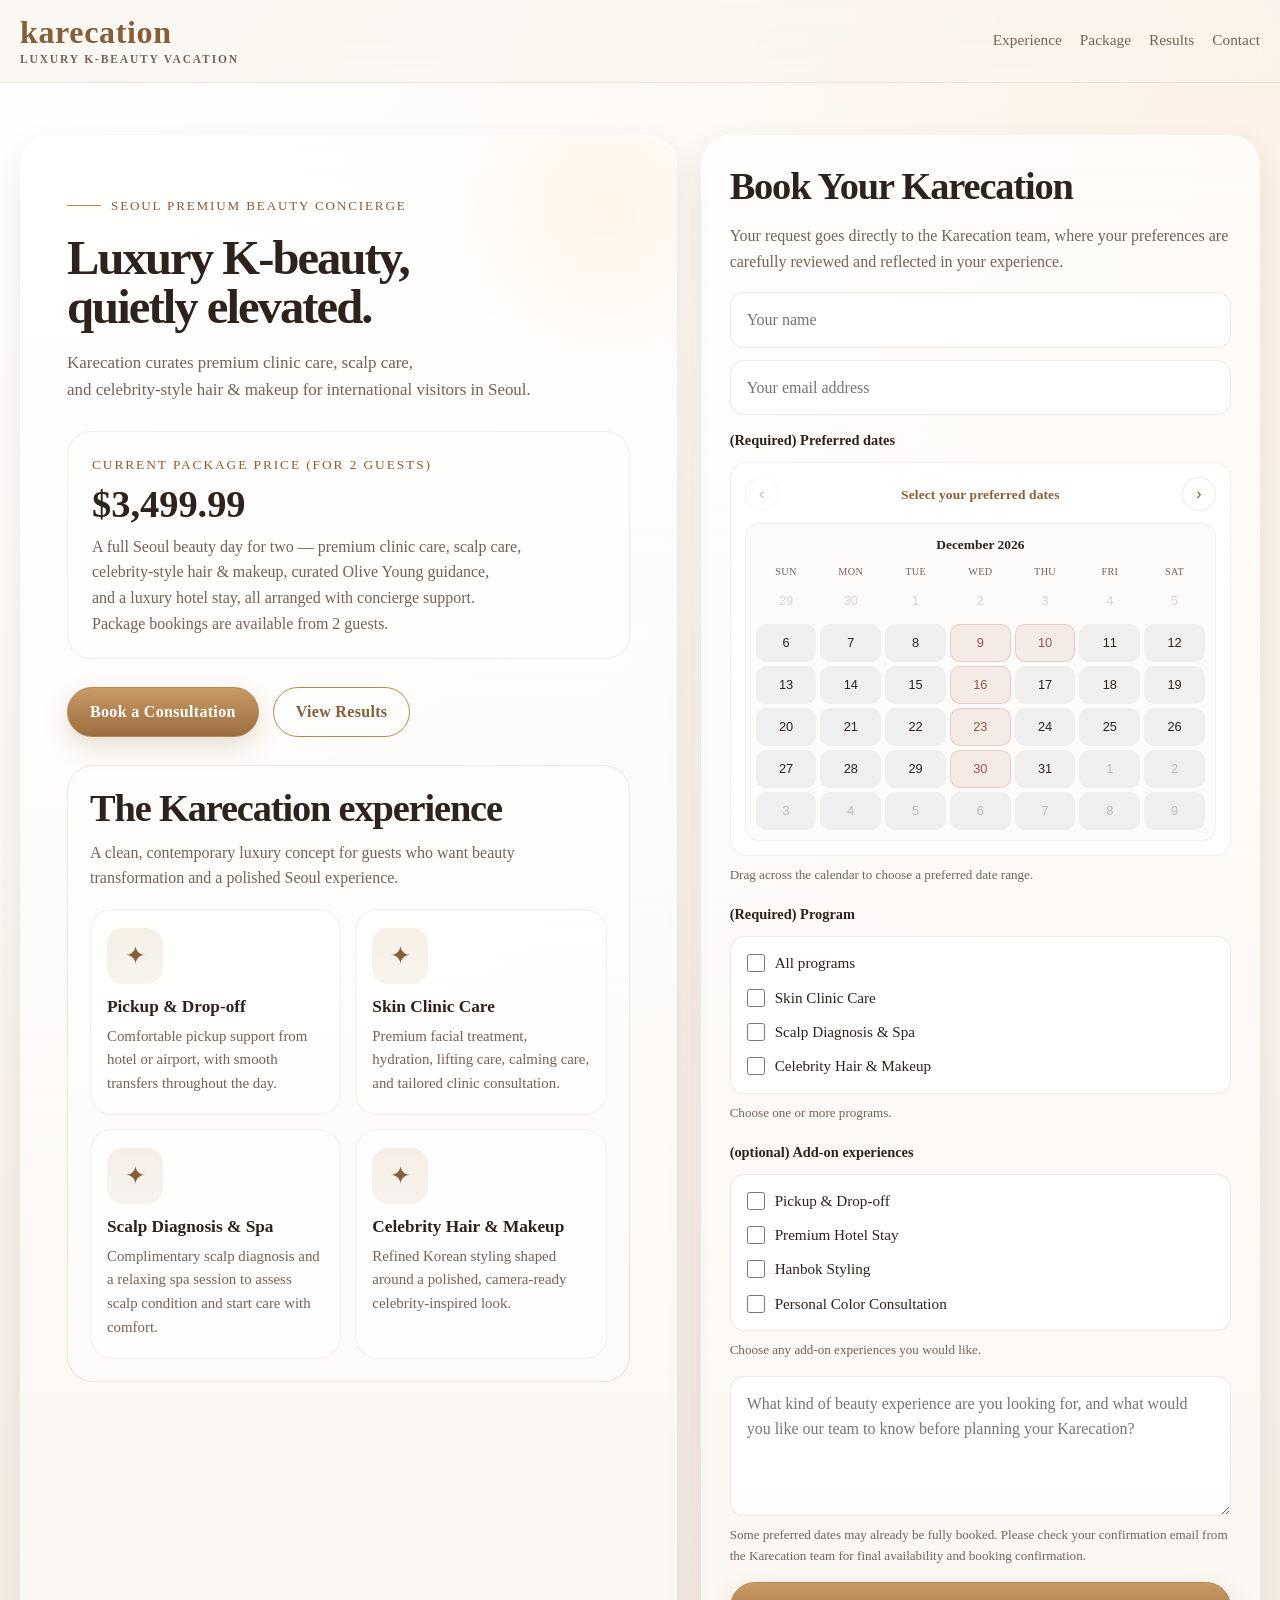
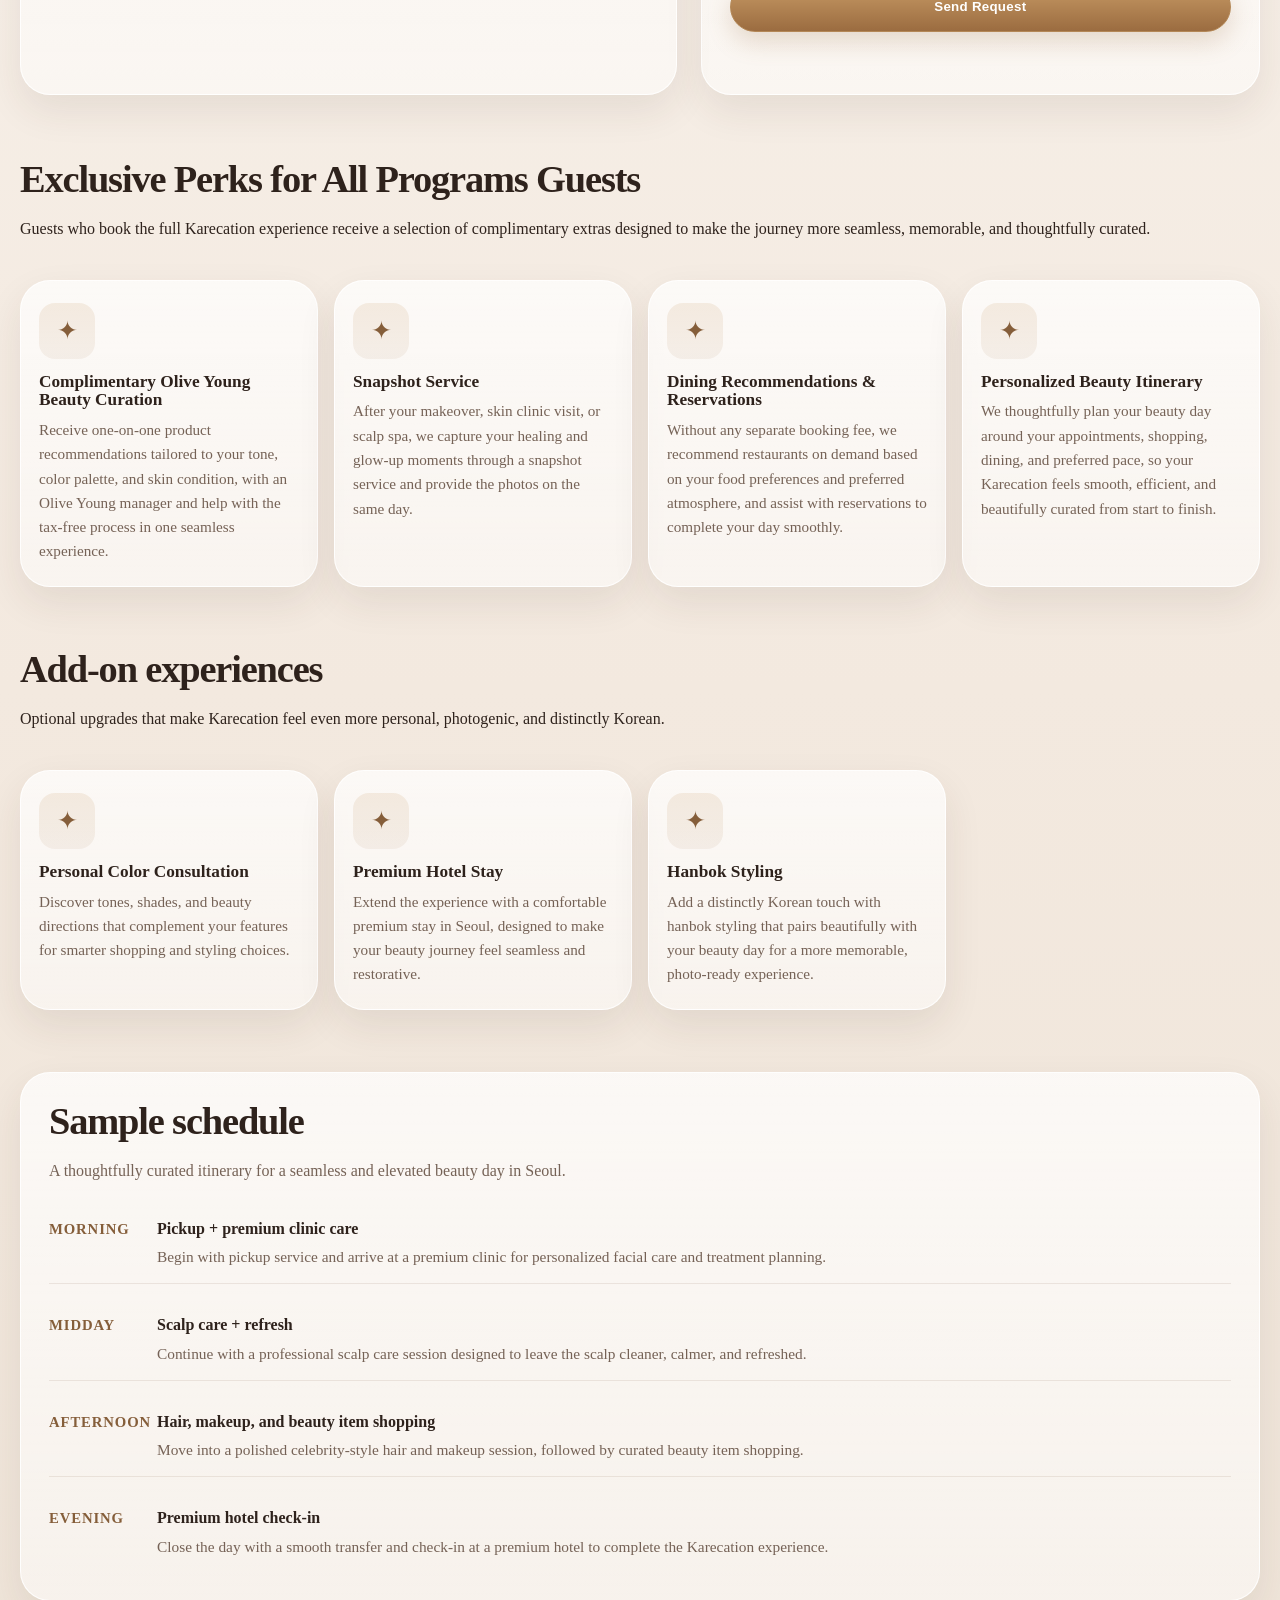
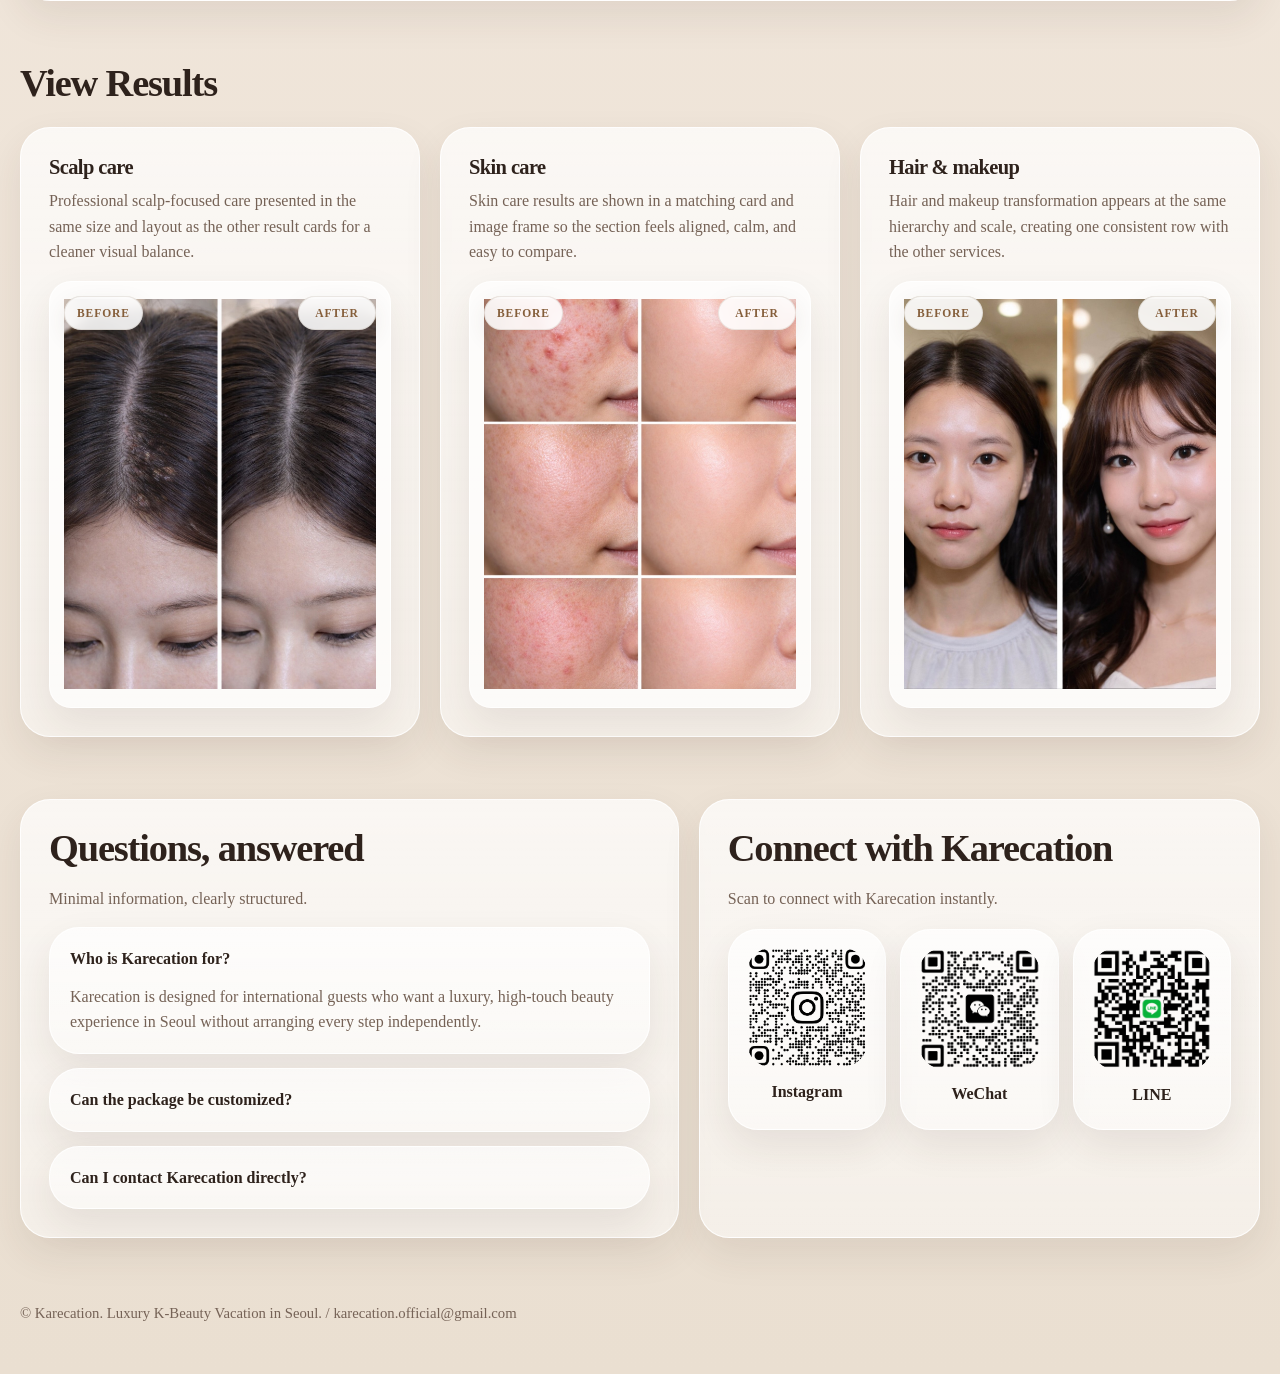
==== index.html @ e4352006 "Add files via upload" ====
<!DOCTYPE html>

<html lang="en">
<head>
<meta charset="utf-8"/>
<meta content="width=device-width, initial-scale=1.0" name="viewport"/>
<title>Karecation | Luxury K-Beauty Vacation</title>
<style>
    :root {
      --bg: #f8f3ee;
      --bg2: #efe3d7;
      --card: rgba(255,255,255,0.68);
      --card-strong: rgba(255,255,255,0.82);
      --text: #2e221c;
      --muted: #756256;
      --gold: #b48857;
      --gold-deep: #855e3a;
      --line: rgba(120, 91, 70, 0.12);
      --shadow: 0 16px 38px rgba(72, 46, 30, 0.09);
      --radius: 30px;
      --max: 1240px;
    }

    * { box-sizing: border-box; }
    html { scroll-behavior: smooth; }
    body {
      margin: 0;
      color: var(--text);
      font-family: "Times New Roman", Georgia, serif;
      line-height: 1.6;
      background:
        radial-gradient(circle at top left, rgba(255,255,255,0.96), transparent 26%),
        radial-gradient(circle at 100% 0, rgba(255,224,192,0.30), transparent 22%),
        linear-gradient(180deg, #fcf9f5 0%, #f3e9df 50%, #eadfd1 100%);
    }
    a { color: inherit; text-decoration: none; }
    img { display: block; max-width: 100%; }

    .container {
      width: min(var(--max), calc(100% - 36px));
      margin: 0 auto;
    }

    .nav {
      position: sticky;
      top: 0;
      z-index: 50;
      background: rgba(250,244,238,0.72);
      backdrop-filter: blur(16px);
      border-bottom: 1px solid var(--line);
    }
    .nav-inner {
      display: flex;
      justify-content: space-between;
      align-items: center;
      gap: 22px;
      padding: 16px 0;
    }
    .brand {
      font-size: 2rem;
      line-height: 1;
      color: var(--gold-deep);
      font-weight: 700;
      letter-spacing: .02em;
    }
    .brand small {
      display: block;
      margin-top: 6px;
      font-size: .72rem;
      letter-spacing: .16em;
      text-transform: uppercase;
      color: var(--muted);
    }
    .nav-links {
      display: flex;
      flex-wrap: wrap;
      gap: 18px;
      color: var(--muted);
      font-size: .96rem;
    }

    .hero {
      padding: 52px 0 30px;
    }
    .hero-grid {
      display: grid;
      grid-template-columns: minmax(0, 1.08fr) minmax(360px, 0.92fr);
      gap: 24px;
      align-items: stretch;
    }

    .card {
      background: linear-gradient(180deg, rgba(255,255,255,0.72), rgba(255,255,255,0.50));
      border: 1px solid rgba(255,255,255,0.86);
      border-radius: var(--radius);
      box-shadow: var(--shadow);
    }

    .hero-copy {
      padding: 52px 46px;
      position: relative;
      overflow: hidden;
    }
    .hero-copy::after {
      content: "";
      position: absolute;
      width: 380px;
      height: 380px;
      right: -120px;
      top: -120px;
      background: radial-gradient(circle, rgba(255,235,210,0.50), transparent 62%);
      pointer-events: none;
    }

    .eyebrow {
      display: inline-flex;
      align-items: center;
      gap: 10px;
      margin-bottom: 18px;
      color: var(--gold-deep);
      font-size: .82rem;
      letter-spacing: .14em;
      text-transform: uppercase;
    }
    .eyebrow::before {
      content: "";
      width: 34px;
      height: 1px;
      background: var(--gold);
    }

    h1, h2, h3 { margin: 0; line-height: 1.08; }
    h1 {
      font-size: clamp(2.25rem, 3.8vw, 4.25rem);
      letter-spacing: -.04em;
      margin-bottom: 16px;
      max-width: 10ch;
    }
    h2 {
      font-size: clamp(2rem, 3vw, 3rem);
      letter-spacing: -.03em;
    }
    h3 { font-size: 1.08rem; }

    .lead {
      margin: 0 0 28px;
      max-width: 60ch;
      color: var(--muted);
      font-size: 1.06rem;
    }
    .hero-title-nowrap {
      max-width: none;
      white-space: normal;
    }
    .hero-title-two-line {
      max-width: none;
      line-height: 1.02;
    }
    .hero-lead-nowrap {
      max-width: none;
      white-space: normal;
    }
    .hero-price-desc-nowrap {
      max-width: none !important;
      white-space: nowrap;
    }
    .hero-price-inline {
      margin: 0 0 28px;
      padding: 22px 24px;
      border-radius: 24px;
      background: rgba(255,255,255,.44);
      border: 1px solid rgba(184,136,88,.14);
    }
    .hero-price-inline .price-kicker {
      display: block;
      margin-bottom: 8px;
    }
    .hero-price-inline .muted {
      display: block;
      margin-top: 10px;
      max-width: 60ch;
    }

    .hero-actions {
      display: flex;
      flex-wrap: wrap;
      gap: 14px;
      margin-bottom: 28px;
    }
    .btn {
      display: inline-flex;
      align-items: center;
      justify-content: center;
      min-height: 50px;
      padding: 0 22px;
      border-radius: 999px;
      border: 1px solid var(--gold);
      font-weight: 700;
      letter-spacing: .02em;
      transition: transform .18s ease;
    }
    .btn:hover { transform: translateY(-1px); }
    .btn-primary {
      color: #fff;
      background: linear-gradient(180deg, #c89b66, #9b6c40);
      box-shadow: 0 10px 24px rgba(157,108,63,0.22);
    }
    .btn-secondary {
      color: var(--gold-deep);
      background: rgba(255,255,255,.55);
    }

    .meta-grid {
      display: grid;
      grid-template-columns: repeat(3, minmax(0,1fr));
      gap: 14px;
    }
    .meta-card {
      padding: 16px;
      border-radius: 18px;
      background: rgba(255,255,255,.44);
      border: 1px solid rgba(184,136,88,.14);
    }
    .meta-card strong {
      display: block;
      margin-bottom: 4px;
      font-size: .94rem;
    }
    .muted { color: var(--muted); }

    .hero-side {
      display: grid;
      gap: 18px;
      grid-template-rows: auto 1fr;
    }
    .quote-card, .price-card, .portrait-card {
      padding: 26px 28px;
    }
    .quote-card blockquote {
      margin: 0;
      font-size: clamp(1.4rem, 2.3vw, 2.05rem);
      line-height: 1.14;
      letter-spacing: -.03em;
    }
    .quote-card p {
      margin: 18px 0 0;
      max-width: 34ch;
      color: var(--muted);
    }
    .price-kicker {
      color: var(--gold-deep);
      font-size: .84rem;
      letter-spacing: .14em;
      text-transform: uppercase;
    }
    .price {
      margin-top: 10px;
      font-size: clamp(2.1rem, 3vw, 3rem);
      line-height: 1;
      font-weight: 700;
    }

    .portrait-frame {
      border-radius: 24px;
      overflow: hidden;
      aspect-ratio: 4 / 5;
      background: rgba(255,255,255,.72);
      display: grid;
      place-items: center;
    }
    .portrait-frame img {
      width: 100%;
      height: 100%;
      object-fit: cover;
      object-position: center top;
    }

    .section {
      padding: 34px 0 28px;
    }
    .section-head {
      display: flex;
      justify-content: space-between;
      align-items: end;
      gap: 16px;
      margin-bottom: 22px;
    }

    .service-grid {
      display: grid;
      grid-template-columns: repeat(4, minmax(0, 1fr));
      gap: 16px;
    }
    .service-card {
      padding: 20px 18px;
      min-height: 176px;
    }
    .icon {
      width: 56px;
      height: 56px;
      border-radius: 16px;
      display: grid;
      place-items: center;
      margin-bottom: 14px;
      background: linear-gradient(180deg, rgba(201,156,103,.16), rgba(155,108,64,.08));
      color: var(--gold-deep);
      font-size: 1.55rem;
    }
    .service-card p {
      margin: 8px 0 0;
      color: var(--muted);
      font-size: .95rem;
    }


    .value-grid, .addon-grid {
      display: grid;
      grid-template-columns: repeat(4, minmax(0, 1fr));
      gap: 16px;
    }
    .value-card, .addon-card {
      padding: 22px 18px;
      min-height: 188px;
    }
    .value-card p, .addon-card p {
      margin: 8px 0 0;
      color: var(--muted);
      font-size: .95rem;
    }

    .split-2 {
      display: grid;
      grid-template-columns: 1fr 1fr;
      gap: 20px;
      align-items: stretch;
    }
    .content-card {
      padding: 28px;
    }
    .package-mini {
      padding: 26px 28px;
    }
    .package-mini h2 {
      font-size: clamp(1.45rem, 2.2vw, 2.05rem);
      letter-spacing: -.03em;
    }
    .package-mini .muted {
      font-size: .95rem;
    }
    .package-section-single {
      display: block;
    }

    .list {
      display: grid;
      gap: 14px;
      margin-top: 18px;
    }
    .list-item {
      display: grid;
      grid-template-columns: 30px 1fr;
      gap: 12px;
      align-items: start;
      padding: 12px 0;
      border-bottom: 1px solid var(--line);
    }
    .list-item:last-child { border-bottom: 0; }
    .list-item b { color: var(--gold-deep); }
    .list-item span {
      display: block;
      margin-top: 4px;
      color: var(--muted);
    }

    .schedule-grid {
      display: grid;
      gap: 14px;
      margin-top: 18px;
    }
    .schedule-row {
      display: grid;
      grid-template-columns: 92px 1fr;
      gap: 16px;
      align-items: start;
      padding: 14px 0;
      border-bottom: 1px solid var(--line);
    }
    .schedule-row:last-child { border-bottom: 0; }
    .schedule-time {
      color: var(--gold-deep);
      font-weight: 700;
      font-size: .92rem;
      letter-spacing: .06em;
      text-transform: uppercase;
      padding-top: 2px;
    }
    .schedule-row strong {
      display: block;
      margin-bottom: 4px;
      font-size: 1rem;
    }
    .schedule-row p {
      margin: 0;
      color: var(--muted);
      font-size: .96rem;
      line-height: 1.55;
      word-break: keep-all;
    }

    .results-layout {
      display: grid;
      grid-template-columns: repeat(3, minmax(0, 1fr));
      gap: 20px;
      align-items: stretch;
    }
    .result-card, .contact-card, .faq-card {
      padding: 28px;
    }
    .result-card {
      display: flex;
      flex-direction: column;
      height: 100%;
    }
    .result-card h2 {
      margin-bottom: 10px;
      font-size: 1.28rem;
    }
    .result-card p {
      margin: 0 0 16px;
      color: var(--muted);
      line-height: 1.6;
    }

    .image-frame {
      border-radius: 22px;
      overflow: hidden;
      border: 1px solid rgba(255,255,255,.82);
      box-shadow: var(--shadow);
      background: rgba(255,255,255,.68);
      display: grid;
      place-items: center;
    }
    .result-card .image-frame {
      aspect-ratio: 4 / 5;
      padding: 14px;
      margin-top: auto;
    }
    .result-card .image-frame img {
      width: 100%;
      height: 100%;
      object-fit: contain;
      display: block;
    }
    .comparison-frame {
      position: relative;
    }
    .compare-tags {
      position: absolute;
      top: 14px;
      left: 14px;
      right: 14px;
      display: flex;
      justify-content: space-between;
      pointer-events: none;
      z-index: 2;
    }
    .compare-tags span {
      display: inline-flex;
      align-items: center;
      justify-content: center;
      min-width: 78px;
      padding: 7px 12px;
      border-radius: 999px;
      background: rgba(255,255,255,0.88);
      border: 1px solid rgba(122, 98, 70, 0.14);
      color: var(--gold-deep);
      font-size: .72rem;
      font-weight: 700;
      letter-spacing: .08em;
      text-transform: uppercase;
      box-shadow: 0 8px 22px rgba(90, 70, 48, 0.10);
      backdrop-filter: blur(6px);
    }

    .faq-stack {
      display: grid;
      gap: 14px;
    }
    details {
      padding: 18px 20px;
    }
    summary {
      cursor: pointer;
      list-style: none;
      font-weight: 700;
    }
    summary::-webkit-details-marker { display: none; }
    details p {
      margin: 12px 0 0;
      color: var(--muted);
    }

    .contact-grid {
      display: grid;
      grid-template-columns: 1fr 1fr;
      gap: 20px;
      align-items: start;
    }
    .contact-card {
      padding: 28px;
    }
    .hero-form-card {
      padding: 30px 28px;
      align-self: stretch;
    }
    .contact-grid-single {
      grid-template-columns: 1fr;
    }
    .qa-connect-grid {
      display: grid;
      grid-template-columns: minmax(0, 1.08fr) minmax(0, 0.92fr);
      gap: 20px;
      align-items: start;
    }
    .qa-card, .connect-card {
      padding: 28px;
      height: 100%;
    }
    .hero-experience-block {
      margin-top: 18px;
      padding: 22px;
      border: 1px solid rgba(184,136,88,.18);
      border-radius: 26px;
      background: rgba(255,255,255,.46);
    }
    .hero-experience-head {
      margin-bottom: 18px;
    }
    .hero-experience-head p {
      margin: 10px 0 0;
      color: var(--muted);
    }
    .hero-experience-grid {
      display: grid;
      grid-template-columns: repeat(2, minmax(0, 1fr));
      gap: 14px;
    }
    .hero-experience-card {
      padding: 18px 16px;
      min-height: 146px;
      background: rgba(255,255,255,.72);
      border: 1px solid rgba(184,136,88,.14);
      border-radius: 22px;
    }
    .hero-experience-card p {
      margin: 8px 0 0;
      color: var(--muted);
      font-size: .93rem;
    }
    form {
      display: grid;
      gap: 12px;
      margin-top: 18px;
    }
    input, select, textarea {
      width: 100%;
      padding: 14px 16px;
      border-radius: 14px;
      border: 1px solid rgba(138,98,61,.14);
      background: rgba(255,255,255,.88);
      color: var(--text);
      font: inherit;
    }
    select[multiple] {
      min-height: 148px;
      padding: 10px 12px;
    }
    .field-label {
      margin: 2px 0 -2px;
      font-size: .9rem;
      color: var(--text);
      font-weight: 600;
    }
    .field-help {
      margin: -4px 0 4px;
      font-size: .82rem;
      color: var(--muted);
    }
    .checkbox-group {
      display: grid;
      gap: 10px;
      padding: 14px 16px;
      border-radius: 14px;
      border: 1px solid rgba(138,98,61,.14);
      background: rgba(255,255,255,.88);
    }
    .checkbox-option {
      display: flex;
      align-items: center;
      gap: 10px;
      font-size: .95rem;
      color: var(--text);
    }
    .checkbox-option input[type="checkbox"] {
      width: 18px;
      height: 18px;
      margin: 0;
      accent-color: var(--gold-deep);
      flex: 0 0 auto;
    }
    textarea {
      min-height: 140px;
      resize: vertical;
    }
    .status-message.is-error { color: #9d5b5b; }
    .form-note {
      margin-top: 12px;
      font-size: .88rem;
      color: var(--muted);
    }
    .status-message {
      min-height: 1.2em;
      margin-top: 14px;
      min-height: 1.2em;
      font-size: .92rem;
      color: var(--gold-deep);
    }

    .range-picker {
      padding: 14px;
      border-radius: 16px;
      border: 1px solid rgba(138,98,61,.10);
      background: rgba(255,255,255,.94);
      user-select: none;
      -webkit-user-select: none;
    }
    .calendar-toolbar {
      display: grid;
      grid-template-columns: 34px 1fr 34px;
      align-items: center;
      gap: 8px;
      margin-bottom: 12px;
    }
    .calendar-caption {
      text-align: center;
      font-size: .84rem;
      font-weight: 600;
      color: var(--gold-deep);
      letter-spacing: .01em;
    }
    .calendar-nav {
      width: 34px;
      height: 34px;
      border-radius: 999px;
      border: 1px solid rgba(138,98,61,.14);
      background: rgba(255,255,255,.96);
      color: var(--gold-deep);
      font-size: 1rem;
      cursor: pointer;
    }
    .calendar-nav:disabled {
      opacity: .45;
      cursor: not-allowed;
    }
    .calendar-months {
      display: grid;
      grid-template-columns: 1fr;
      gap: 10px;
    }
    .calendar-month {
      border: 1px solid rgba(138,98,61,.08);
      border-radius: 14px;
      padding: 10px;
      background: rgba(250,244,238,.34);
    }
    .calendar-month-title {
      text-align: center;
      font-size: .84rem;
      font-weight: 600;
      color: var(--text);
      margin-bottom: 8px;
    }
    .calendar-weekdays,
    .calendar-days {
      display: grid;
      grid-template-columns: repeat(7, minmax(0,1fr));
      gap: 4px;
    }
    .calendar-weekdays span {
      text-align: center;
      font-size: .64rem;
      color: var(--muted);
      letter-spacing: .03em;
      text-transform: uppercase;
      padding-bottom: 2px;
    }
    .calendar-cell {
      display: grid;
      place-items: center;
      min-height: 38px;
      border-radius: 10px;
      font-size: .8rem;
      line-height: 1;
      color: var(--text);
      cursor: pointer;
      border: 1px solid transparent;
      transition: background .14s ease, border-color .14s ease, color .14s ease;
      position: relative;
      padding: 4px 2px;
      text-align: center;
    }
    .calendar-cell .day-number {
      font-size: .8rem;
      line-height: 1;
    }
    .calendar-cell .status-label {
      display: none !important;
    }
    .calendar-cell:hover {
      border-color: rgba(184,136,88,.16);
      background: rgba(255,255,255,.88);
    }
    .calendar-cell.is-muted {
      color: rgba(123,108,93,.40);
    }
    .calendar-cell.is-disabled {
      color: rgba(123,108,93,.28);
      background: transparent;
      cursor: not-allowed;
      pointer-events: none;
    }
    .calendar-cell.is-booked {
      color: #8a5b4e;
      background: rgba(197, 150, 134, .16);
      border-color: rgba(197, 150, 134, .35);
      cursor: not-allowed;
      pointer-events: none;
    }
    .calendar-cell.is-admin-editable {
      cursor: pointer;
      pointer-events: auto;
    }
    .calendar-cell.is-booked.is-admin-editable {
      cursor: pointer;
      pointer-events: auto;
    }
    .calendar-cell.is-booked .status-label {
      display: none;
    }
    .calendar-cell.is-in-range,
    .calendar-cell.is-selected {
      background: #b48a62;
      color: #fff;
      border-color: rgba(155,108,64,.18);
      box-shadow: none;
    }
    .calendar-cell.is-selected .status-label,
    .calendar-cell.is-in-range .status-label {
      color: #fff;
    }
    .calendar-legend {
      display: none;
      gap: 10px;
      align-items: center;
      flex-wrap: wrap;
      margin-top: 10px;
      color: var(--muted);
      font-size: .76rem;
    }
    .legend-chip {
      display: inline-flex;
      align-items: center;
      gap: 6px;
    }
    .legend-chip::before {
      content: '';
      width: 10px;
      height: 10px;
      border-radius: 999px;
      background: rgba(184,136,88,.18);
      border: 1px solid rgba(184,136,88,.22);
      display: inline-block;
    }
    .legend-chip.booked::before {
      background: rgba(197, 150, 134, .16);
      border-color: rgba(197, 150, 134, .55);
    }

    .qr-grid {
      display: grid;
      grid-template-columns: repeat(3, minmax(0,1fr));
      gap: 14px;
      margin-top: 18px;
    }
    .qr-card {
      padding: 18px;
      text-align: center;
    }
    .qr-wrap {
      width: 100%;
      max-width: 168px;
      margin: 0 auto 12px;
      border-radius: 24px;
      overflow: hidden;
      background: transparent;
    }
    .qr-card img {
      width: 100%;
      margin: 0 auto;
      border-radius: 24px;
      mix-blend-mode: multiply;
      background: transparent;
    }
    .qr-card strong {
      display: block;
      margin-bottom: 4px;
    }
    .qr-card span {
      color: var(--muted);
      font-size: .92rem;
    }

    .footer {
      padding: 36px 0 48px;
      color: var(--muted);
      font-size: .92rem;
    }

    @media (max-width: 1100px) {
      .hero-grid, .split-2, .contact-grid, .qa-connect-grid {
        grid-template-columns: 1fr;
      }
      .service-grid {
        grid-template-columns: 1fr;
      }
      .value-grid, .addon-grid, .hero-experience-grid {
        grid-template-columns: repeat(2, minmax(0,1fr));
      }
    }

    @media (max-width: 900px) {
      .results-layout {
        grid-template-columns: 1fr;
      }
    }

    @media (max-width: 760px) {
      .nav-inner {
        flex-direction: column;
        align-items: flex-start;
      }
      .hero-copy {
        padding: 34px 22px;
      }
      .hero-form-card {
        padding: 24px 22px;
      }
      .calendar-months {
        grid-template-columns: 1fr;
      }
      .meta-grid, .mini-grid, .qr-grid {
        grid-template-columns: 1fr;
      }
      .qa-card, .connect-card {
        padding: 24px 22px;
      }
      .service-grid {
        grid-template-columns: repeat(2, minmax(0,1fr));
      }
      .value-grid, .addon-grid {
        grid-template-columns: 1fr;
      }
      .section-head {
        flex-direction: column;
        align-items: flex-start;
      }
      .schedule-row {
        grid-template-columns: 1fr;
        gap: 6px;
      }
      .schedule-time {
        padding-top: 0;
      }
    }

    @media (max-width: 520px) {
      .service-grid, .meta-grid, .value-grid, .addon-grid, .hero-experience-grid {
        grid-template-columns: 1fr;
      }
      .collage-stack {
        grid-template-columns: 1fr;
      }
      .hero-actions {
        flex-direction: column;
      }
      .btn {
        width: 100%;
      }
      .brand {
        font-size: 1.72rem;
      }
      .hero {
        padding-top: 34px;
      }
    }
  </style>
</head>
<body>
<header class="nav">
<div class="container nav-inner">
<a class="brand" href="#top">karecation<small>Luxury K-Beauty Vacation</small></a>
<nav class="nav-links">
<a href="#top">Experience</a>
<a href="#package">Package</a>
<a href="#results">Results</a>
<a href="#contact">Contact</a>
</nav>
</div>
</header>
<main id="top">
<section class="hero">
<div class="container hero-grid">
<div class="card hero-copy">
<div class="eyebrow">Seoul premium beauty concierge</div>
<h1 class="hero-title-two-line"><span style="white-space:nowrap">Luxury K-beauty,</span><br/><span style="white-space:nowrap">quietly elevated.</span></h1>
<p class="lead">Karecation curates premium clinic care, scalp care,<br/>and celebrity-style hair &amp; makeup for international visitors in Seoul.</p>
<div class="hero-price-inline">
<span class="price-kicker">Current package price (for 2 guests)</span>
<div class="price">$3,499.99</div>
<span class="muted hero-price-desc">A full Seoul beauty day for two — premium clinic care, scalp care,<br/>celebrity-style hair &amp; makeup, curated Olive Young guidance,<br/>and a luxury hotel stay, all arranged with concierge support.<br/>Package bookings are available from 2 guests.</span>
</div>
<div class="hero-actions">
<a class="btn btn-primary" href="#contact">Book a Consultation</a>
<a class="btn btn-secondary" href="#results">View Results</a>
</div>
<div class="hero-experience-block"><div class="hero-experience-head"><h2>The Karecation experience</h2><p>A clean, contemporary luxury concept for guests who want beauty transformation and a polished Seoul experience.</p></div><div class="hero-experience-grid"><article class="hero-experience-card"><div class="icon">✦</div><h3>Pickup &amp; Drop-off</h3><p>Comfortable pickup support from hotel or airport, with smooth transfers throughout the day.</p></article><article class="hero-experience-card"><div class="icon">✦</div><h3>Skin Clinic Care</h3><p>Premium facial treatment, hydration, lifting care, calming care, and tailored clinic consultation.</p></article><article class="hero-experience-card"><div class="icon">✦</div><h3>Scalp Diagnosis &amp; Spa</h3><p>Complimentary scalp diagnosis and a relaxing spa session to assess scalp condition and start care with comfort.</p></article><article class="hero-experience-card"><div class="icon">✦</div><h3>Celebrity Hair &amp; Makeup</h3><p>Refined Korean styling shaped around a polished, camera-ready celebrity-inspired look.</p></article></div></div>
</div>
<div class="card contact-card hero-form-card" id="contact">
<h2>Book Your Karecation</h2>
<p class="muted">Your request goes directly to the Karecation team, where your preferences are carefully reviewed and reflected in your experience.</p>
<form action="https://script.google.com/macros/s/AKfycbwwBJvV-42QAHRilaMg7gI7YdrJm0j_Y23GuYeL7fv7gWKKx33n2N7NQGjMZm9pFzD6Nw/exec" id="consultationForm" method="POST" >
<input name="name" placeholder="Your name" required="" type="text"/>
<input name="email" placeholder="Your email address" required="" type="email"/>
<label class="field-label">(Required) Preferred dates</label>
<div class="range-picker" id="preferredDatePicker">
<div class="calendar-toolbar">
<button aria-label="Previous month" class="calendar-nav" id="calendarPrev" type="button">‹</button>
<div class="calendar-caption">Select your preferred dates</div>
<button aria-label="Next month" class="calendar-nav" id="calendarNext" type="button">›</button>
</div>
<div class="calendar-months" id="calendarMonths"></div>

</div>
<input id="preferredDateRangeValue" name="preferredDateRange" type="hidden"/>
<div class="field-help" id="preferredDateRangeHelp">Drag across the calendar to choose a preferred date range.</div>

<label class="field-label">(Required) Program</label>
<div aria-label="Program selection" class="checkbox-group" id="programCheckboxGroup">
<label class="checkbox-option"><input type="checkbox" value="All programs"/> <span>All programs</span></label>
<label class="checkbox-option"><input type="checkbox" value="Skin Clinic Care"/> <span>Skin Clinic Care</span></label>
<label class="checkbox-option"><input type="checkbox" value="Scalp Diagnosis &amp; Spa"/> <span>Scalp Diagnosis &amp; Spa</span></label>
<label class="checkbox-option"><input type="checkbox" value="Celebrity Hair &amp; Makeup"/> <span>Celebrity Hair &amp; Makeup</span></label>
</div>
<input id="programValue" name="program" required="" type="hidden"/>
<input id="programSheetValue" name="programSelection" type="hidden"/>
<div class="field-help" id="programSelectionHelp">Choose one or more programs.</div>
<label class="field-label">(optional) Add-on experiences</label>
<div aria-label="Add-on experiences" class="checkbox-group" id="addOnCheckboxGroup">
<label class="checkbox-option"><input type="checkbox" value="Pickup &amp; Drop-off"/> <span>Pickup &amp; Drop-off</span></label>
<label class="checkbox-option"><input type="checkbox" value="Premium Hotel Stay"/> <span>Premium Hotel Stay</span></label>
<label class="checkbox-option"><input type="checkbox" value="Hanbok Styling"/> <span>Hanbok Styling</span></label>
<label class="checkbox-option"><input type="checkbox" value="Personal Color Consultation"/> <span>Personal Color Consultation</span></label>
</div>
<input id="addOnValue" name="preferredService" type="hidden"/>
<div class="field-help" id="addOnSelectionHelp">Choose any add-on experiences you would like.</div>
<textarea name="message" placeholder="What kind of beauty experience are you looking for, and what would you like our team to know before planning your Karecation?" required=""></textarea>
<div class="field-help reservation-confirm-note">Some preferred dates may already be fully booked. Please check your confirmation email from the Karecation team for final availability and booking confirmation.</div>
<button class="btn btn-primary" type="submit">Send Request</button>
</form>
<iframe id="hidden_iframe" name="hidden_iframe" style="display:none;"></iframe>
<div class="status-message" id="formStatus"></div>
</div>
</div>
</section>
<section class="section" id="why-karecation">
<div class="container">
<div class="section-head">
<div>
<h2>Exclusive Perks for All Programs Guests</h2>
<p>Guests who book the full Karecation experience receive a selection of complimentary extras designed to make the journey more seamless, memorable, and thoughtfully curated.</p>
</div>
</div>
<div class="value-grid">
<article class="card value-card">
<div class="icon">✦</div>
<h3>Complimentary Olive Young Beauty Curation</h3>
<p>Receive one-on-one product recommendations tailored to your tone, color palette, and skin condition, with an Olive Young manager and help with the tax-free process in one seamless experience.</p>
</article>
<article class="card value-card">
<div class="icon">✦</div>
<h3>Snapshot Service</h3>
<p>After your makeover, skin clinic visit, or scalp spa, we capture your healing and glow-up moments through a snapshot service and provide the photos on the same day.</p>
</article>
<article class="card value-card">
<div class="icon">✦</div>
<h3>Dining Recommendations &amp; Reservations</h3>
<p>Without any separate booking fee, we recommend restaurants on demand based on your food preferences and preferred atmosphere, and assist with reservations to complete your day smoothly.</p>
</article>
<article class="card value-card">
<div class="icon">✦</div>
<h3>Personalized Beauty Itinerary</h3>
<p>We thoughtfully plan your beauty day around your appointments, shopping, dining, and preferred pace, so your Karecation feels smooth, efficient, and beautifully curated from start to finish.</p>
</article>
</div>
</div>
</section>
<section class="section" id="addons">
<div class="container">
<div class="section-head">
<div>
<h2>Add-on experiences</h2>
<p>Optional upgrades that make Karecation feel even more personal, photogenic, and distinctly Korean.</p>
</div>
</div>
<div class="addon-grid">
<article class="card addon-card">
<div class="icon">✦</div>
<h3>Personal Color Consultation</h3>
<p>Discover tones, shades, and beauty directions that complement your features for smarter shopping and styling choices.</p>
</article>
<article class="card addon-card">
<div class="icon">✦</div>
<h3>Premium Hotel Stay</h3>
<p>Extend the experience with a comfortable premium stay in Seoul, designed to make your beauty journey feel seamless and restorative.</p>
</article>
<article class="card addon-card">
<div class="icon">✦</div>
<h3>Hanbok Styling</h3>
<p>Add a distinctly Korean touch with hanbok styling that pairs beautifully with your beauty day for a more memorable, photo-ready experience.</p>
</article>
</div>
</div>
</section><section class="section" id="package">
<div class="container package-section-single">
<div class="card content-card">
<h2>Sample schedule</h2>
<p class="muted">A thoughtfully curated itinerary for a seamless and elevated beauty day in Seoul.</p>
<div class="schedule-grid">
<div class="schedule-row">
<div class="schedule-time">Morning</div>
<div>
<strong>Pickup + premium clinic care</strong>
<p>Begin with pickup service and arrive at a premium clinic for personalized facial care and treatment planning.</p>
</div>
</div>
<div class="schedule-row">
<div class="schedule-time">Midday</div>
<div>
<strong>Scalp care + refresh</strong>
<p>Continue with a professional scalp care session designed to leave the scalp cleaner, calmer, and refreshed.</p>
</div>
</div>
<div class="schedule-row">
<div class="schedule-time">Afternoon</div>
<div>
<strong>Hair, makeup, and beauty item shopping</strong>
<p>Move into a polished celebrity-style hair and makeup session, followed by curated beauty item shopping.</p>
</div>
</div>
<div class="schedule-row">
<div class="schedule-time">Evening</div>
<div>
<strong>Premium hotel check-in</strong>
<p>Close the day with a smooth transfer and check-in at a premium hotel to complete the Karecation experience.</p>
</div>
</div>
</div>
</div>
</div>
</section>
<section class="section" id="results">
<div class="container">
<div class="section-head results-section-heading"><div><h2>View Results</h2></div></div>
<div class="results-layout">
<article class="card result-card">
<h2>Scalp care</h2>
<p>Professional scalp-focused care presented in the same size and layout as the other result cards for a cleaner visual balance.</p>
<div class="image-frame comparison-frame">
<div class="compare-tags"><span>Before</span><span>After</span></div>
<img alt="Scalp care result" src="[data-uri]"/>
</div>
</article>
<article class="card result-card">
<h2>Skin care</h2>
<p>Skin care results are shown in a matching card and image frame so the section feels aligned, calm, and easy to compare.</p>
<div class="image-frame comparison-frame">
<div class="compare-tags"><span>Before</span><span>After</span></div>
<img alt="Skin care result" src="[data-uri]"/>
</div>
</article>
<article class="card result-card">
<h2>Hair &amp; makeup</h2>
<p>Hair and makeup transformation appears at the same hierarchy and scale, creating one consistent row with the other services.</p>
<div class="image-frame comparison-frame">
<div class="compare-tags"><span>Before</span><span>After</span></div>
<img alt="Hair and makeup result" src="[data-uri]"/>
</div>
</article>
</div>
</section>
<section class="section" id="faq-connect"><div class="container qa-connect-grid"><div class="card qa-card"><h2>Questions, answered</h2><p class="muted">Minimal information, clearly structured.</p><div class="faq-stack">
<details class="card" open="">
<summary>Who is Karecation for?</summary>
<p>Karecation is designed for international guests who want a luxury, high-touch beauty experience in Seoul without arranging every step independently.</p>
</details>
<details class="card">
<summary>Can the package be customized?</summary>
<p>Yes. The website presents a flagship structure, but your consultation can shape the final flow, beauty focus, and level of support.</p>
</details>
<details class="card">
<summary>Can I contact Karecation directly?</summary>
<p>Yes. Simply submit the form below and our team will get back to you as soon as possible.</p>
</details>
</div></div><div class="card contact-card connect-card">
<h2>Connect with Karecation</h2>
<p class="muted">Scan to connect with Karecation instantly.</p>
<div class="qr-grid">
<div class="card qr-card">
<div class="qr-wrap">
<img alt="Karecation Instagram QR code" src="[data-uri]"/>
</div>
<strong>Instagram</strong>
</div>
<div class="card qr-card">
<div class="qr-wrap">
<img alt="Karecation WeChat QR code" src="[data-uri]"/>
</div>
<strong>WeChat</strong>
</div>
<div class="card qr-card">
<div class="qr-wrap">
<img alt="Karecation LINE QR code" src="[data-uri]"/>
</div>
<strong>LINE</strong>
</div>
</div>
</div></div></section>

</main>
<footer class="footer">
<div class="container">© Karecation. Luxury K-Beauty Vacation in Seoul. / karecation.official@gmail.com</div>
</footer>
<script>

    const form = document.getElementById('consultationForm');
    const iframe = document.getElementById('hidden_iframe');
    const statusEl = document.getElementById('formStatus');
    const nameField = form.querySelector('input[name="name"]');
    const emailField = form.querySelector('input[name="email"]');
    const WEB_APP_URL = 'https://script.google.com/macros/s/AKfycbwwBJvV-42QAHRilaMg7gI7YdrJm0j_Y23GuYeL7fv7gWKKx33n2N7NQGjMZm9pFzD6Nw/exec';
    const programCheckboxes = Array.from(document.querySelectorAll('#programCheckboxGroup input[type="checkbox"]'));
    const addOnCheckboxes = Array.from(document.querySelectorAll('#addOnCheckboxGroup input[type="checkbox"]'));
    const programValue = document.getElementById('programValue');
    const programSheetValue = document.getElementById('programSheetValue');
    const addOnValue = document.getElementById('addOnValue');
    const preferredDateRangeValue = document.getElementById('preferredDateRangeValue');
    const preferredDateRangeHelp = document.getElementById('preferredDateRangeHelp');
    const calendarMonthsEl = document.getElementById('calendarMonths');
    const calendarPrev = document.getElementById('calendarPrev');
    const calendarNext = document.getElementById('calendarNext');
    const messageField = form.querySelector('textarea[name="message"]');
    const programSelectionHelp = document.getElementById('programSelectionHelp');
    const addOnSelectionHelp = document.getElementById('addOnSelectionHelp');
    const today = new Date();
    today.setHours(0, 0, 0, 0);
    const BOOKED_DATES_STORAGE_KEY = 'karecationBookedDates';
    const bookedDateOffsets = [3, 4, 10, 17, 24];
    const defaultBookedDates = bookedDateOffsets.map(function (offset) {
      const date = new Date(today);
      date.setDate(today.getDate() + offset);
      return toISODate(date);
    });
    const savedBookedDateSet = new Set(loadBookedDates());
    let displayMonth = new Date(today.getFullYear(), today.getMonth(), 1);
    let rangeStart = null;
    let rangeEnd = null;
    let dragAnchor = null;
    let isDraggingCalendar = false;
    let isSubmitting = false;
    let awaitingIframeResponse = false;
    let iframeSuccessTimer = null;

    function syncCheckboxValues() {
      const selectedPrograms = programCheckboxes.filter(box => box.checked).map(box => box.value);
      const selectedAddOns = addOnCheckboxes.filter(box => box.checked).map(box => box.value);
      programValue.value = selectedPrograms.join(', ');
      programSheetValue.value = selectedPrograms.join(', ');
      addOnValue.value = selectedAddOns.join(', ');

      if (selectedPrograms.length) {
        programSelectionHelp.textContent = 'Selected: ' + selectedPrograms.join(', ');
      } else {
        programSelectionHelp.textContent = 'Choose one or more programs.';
      }

      if (selectedAddOns.length) {
        addOnSelectionHelp.textContent = 'Selected: ' + selectedAddOns.join(', ');
      } else {
        addOnSelectionHelp.textContent = 'Choose any add-on experiences you would like.';
      }
    }

    function toISODate(date) {
      const year = date.getFullYear();
      const month = String(date.getMonth() + 1).padStart(2, '0');
      const day = String(date.getDate()).padStart(2, '0');
      return year + '-' + month + '-' + day;
    }

    function parseISODate(value) {
      const [year, month, day] = value.split('-').map(Number);
      return new Date(year, month - 1, day);
    }

    function loadBookedDates() {
      try {
        const raw = localStorage.getItem(BOOKED_DATES_STORAGE_KEY);
        if (raw === null) return defaultBookedDates.slice();
        const parsed = JSON.parse(raw);
        if (Array.isArray(parsed)) {
          return parsed.filter(function (value) {
            return /^\d{4}-\d{2}-\d{2}$/.test(value);
          });
        }
      } catch (error) {}
      return defaultBookedDates.slice();
    }

    function monthLabel(date) {
      return date.toLocaleDateString('en-US', { month: 'long', year: 'numeric' });
    }

    function humanDate(date) {
      return date.toLocaleDateString('en-US', { month: 'short', day: 'numeric', year: 'numeric' });
    }

    function sameDay(a, b) {
      return a && b && toISODate(a) === toISODate(b);
    }

    function activeBookedDateSet() {
      return savedBookedDateSet;
    }

    function isBookedDate(date) {
      return activeBookedDateSet().has(toISODate(date));
    }

    function rangeIncludesBooked(start, end, setRef) {
      const bookedSet = setRef || activeBookedDateSet();
      const first = start <= end ? new Date(start) : new Date(end);
      const last = start <= end ? new Date(end) : new Date(start);
      const cursor = new Date(first);
      while (cursor <= last) {
        if (bookedSet.has(toISODate(cursor))) return true;
        cursor.setDate(cursor.getDate() + 1);
      }
      return false;
    }

    function inRange(date) {
      if (!rangeStart || !rangeEnd) return false;
      const time = date.getTime();
      return time >= rangeStart.getTime() && time <= rangeEnd.getTime();
    }

    function setRange(dateA, dateB) {
      const start = dateA <= dateB ? dateA : dateB;
      const end = dateA <= dateB ? dateB : dateA;
      if (rangeIncludesBooked(start, end)) {
        preferredDateRangeHelp.textContent = 'Some dates in that range are unavailable. Please choose another date range.';
        return false;
      }
      rangeStart = new Date(start);
      rangeEnd = new Date(end);
      preferredDateRangeValue.value = toISODate(rangeStart) + ' to ' + toISODate(rangeEnd);
      preferredDateRangeHelp.textContent = 'Selected: ' + humanDate(rangeStart) + ' – ' + humanDate(rangeEnd);
      renderCalendars();
      return true;
    }

    function clearRangeIfBlocked() {
      if (!rangeStart || !rangeEnd) return;
      if (!rangeIncludesBooked(rangeStart, rangeEnd, savedBookedDateSet)) return;
      rangeStart = null;
      rangeEnd = null;
      preferredDateRangeValue.value = '';
      preferredDateRangeHelp.textContent = 'Your previous selection included an unavailable date and has been cleared. Please choose another date range.';
    }

    function buildMonth(date) {
      const monthWrap = document.createElement('div');
      monthWrap.className = 'calendar-month';

      const title = document.createElement('div');
      title.className = 'calendar-month-title';
      title.textContent = monthLabel(date);
      monthWrap.appendChild(title);

      const weekdays = document.createElement('div');
      weekdays.className = 'calendar-weekdays';
      ['Sun','Mon','Tue','Wed','Thu','Fri','Sat'].forEach(day => {
        const span = document.createElement('span');
        span.textContent = day;
        weekdays.appendChild(span);
      });
      monthWrap.appendChild(weekdays);

      const daysGrid = document.createElement('div');
      daysGrid.className = 'calendar-days';

      const firstDay = new Date(date.getFullYear(), date.getMonth(), 1);
      const firstWeekday = firstDay.getDay();
      const startDate = new Date(firstDay);
      startDate.setDate(firstDay.getDate() - firstWeekday);

      for (let index = 0; index < 42; index += 1) {
        const cellDate = new Date(startDate);
        cellDate.setDate(startDate.getDate() + index);
        const cell = document.createElement('button');
        cell.type = 'button';
        cell.className = 'calendar-cell';
        cell.dataset.date = toISODate(cellDate);

        const dayNumber = document.createElement('span');
        dayNumber.className = 'day-number';
        dayNumber.textContent = String(cellDate.getDate());
        cell.appendChild(dayNumber);

        if (cellDate.getMonth() !== date.getMonth()) {
          cell.classList.add('is-muted');
        }
        if (cellDate < today) {
          cell.classList.add('is-disabled');
          cell.disabled = true;
        }
        if (isBookedDate(cellDate) && cellDate >= today) {
          cell.classList.add('is-booked');
          cell.disabled = true;
          cell.setAttribute('aria-label', humanDate(cellDate) + ' unavailable');
        }
        if (rangeStart && sameDay(cellDate, rangeStart) || rangeEnd && sameDay(cellDate, rangeEnd)) {
          cell.classList.add('is-selected');
        }
        if (inRange(cellDate) && !(sameDay(cellDate, rangeStart) || sameDay(cellDate, rangeEnd))) {
          cell.classList.add('is-in-range');
        }

        cell.addEventListener('mousedown', function (event) {
          if (cell.disabled) return;
          event.preventDefault();
          isDraggingCalendar = true;
          dragAnchor = parseISODate(cell.dataset.date);
          setRange(dragAnchor, dragAnchor);
        });

        cell.addEventListener('mouseenter', function () {
          if (!isDraggingCalendar || !dragAnchor || cell.disabled) return;
          setRange(dragAnchor, parseISODate(cell.dataset.date));
        });

        cell.addEventListener('click', function () {
          const clickedDate = parseISODate(cell.dataset.date);
          if (clickedDate < today) return;
          if (cell.disabled) return;
          if (!rangeStart || (rangeStart && rangeEnd && !isDraggingCalendar)) {
            setRange(clickedDate, clickedDate);
          }
        });

        daysGrid.appendChild(cell);
      }

      monthWrap.appendChild(daysGrid);
      return monthWrap;
    }

    function renderCalendars() {
      calendarMonthsEl.innerHTML = '';
      calendarMonthsEl.appendChild(buildMonth(displayMonth));
      const isAtCurrentMonth = displayMonth.getFullYear() === today.getFullYear() && displayMonth.getMonth() === today.getMonth();
      calendarPrev.disabled = isAtCurrentMonth;
    }

    function syncMessageWithDates() {
      const cleanMessage = messageField.value.replace(/\n*Preferred dates:\s.*$/s, '').trimEnd();
      if (preferredDateRangeValue.value.trim()) {
        messageField.value = cleanMessage
          ? cleanMessage + '\n\nPreferred dates: ' + preferredDateRangeValue.value
          : 'Preferred dates: ' + preferredDateRangeValue.value;
      } else {
        messageField.value = cleanMessage;
      }
    }

    calendarPrev.addEventListener('click', function () {
      displayMonth = new Date(displayMonth.getFullYear(), displayMonth.getMonth() - 1, 1);
      if (displayMonth < new Date(today.getFullYear(), today.getMonth(), 1)) {
        displayMonth = new Date(today.getFullYear(), today.getMonth(), 1);
      }
      renderCalendars();
    });

    calendarNext.addEventListener('click', function () {
      displayMonth = new Date(displayMonth.getFullYear(), displayMonth.getMonth() + 1, 1);
      renderCalendars();
    });


    document.addEventListener('mouseup', function () {
      if (!isDraggingCalendar) return;
      isDraggingCalendar = false;
      dragAnchor = null;
    });

    renderCalendars();

    programCheckboxes.forEach(box => {
      box.addEventListener('change', function () {
        if (this.value === 'All programs' && this.checked) {
          programCheckboxes.forEach(item => {
            if (item !== this) item.checked = false;
          });
        }
        if (this.value !== 'All programs' && this.checked) {
          const allProgramsBox = programCheckboxes.find(item => item.value === 'All programs');
          if (allProgramsBox) allProgramsBox.checked = false;
        }
        syncCheckboxValues();
      });
    });

    addOnCheckboxes.forEach(box => {
      box.addEventListener('change', syncCheckboxValues);
    });

    form.addEventListener('submit', function (event) {
      event.preventDefault();
      syncCheckboxValues();
      if (!programValue.value.trim()) {
        programSelectionHelp.textContent = 'Please choose at least one program.';
        programCheckboxes[0].focus();
        return;
      }
      if (!preferredDateRangeValue.value.trim()) {
        preferredDateRangeHelp.textContent = 'Please choose your preferred dates on the calendar.';
        calendarMonthsEl.scrollIntoView({ behavior: 'smooth', block: 'center' });
        return;
      }
      syncMessageWithDates();

      const reservationDate = preferredDateRangeValue.value.trim();
      const requestDetails = messageField.value.trim();
      const selectedProgram = programValue.value.trim();
      const selectedAddOns = addOnValue.value.trim();
      const combinedSelections = [selectedProgram, selectedAddOns].filter(Boolean).join(', ');

      statusEl.textContent = 'Sending your request...';
      statusEl.classList.remove('is-error');
      isSubmitting = true;
      awaitingIframeResponse = true;

      if (iframeSuccessTimer) {
        clearTimeout(iframeSuccessTimer);
        iframeSuccessTimer = null;
      }

      try {
        const tempForm = document.createElement('form');
        tempForm.action = WEB_APP_URL;
        tempForm.method = 'POST';
        tempForm.target = 'hidden_iframe';
        tempForm.style.display = 'none';

        const fields = [
          // Core fields for Apps Script handlers
          ['name', nameField.value.trim()],
          ['email', emailField.value.trim()],
          // Keep basic-program keys empty and send all selections together
          // through the add-on/service field so they land in one sheet cell.
          ['program', ''],
          ['programSelection', ''],
          ['baseProgram', ''],
          ['preferredService', combinedSelections],
          ['additionalProgram', combinedSelections],
          ['preferredDateRange', reservationDate],
          ['reservationDate', reservationDate],
          ['message', requestDetails],
          ['source', 'karecation website'],
          // Korean header-style aliases for sheet column mapping
          ['이름', nameField.value.trim()],
          ['이메일', emailField.value.trim()],
          ['기본 프로그램', ''],
          ['추가 프로그램', combinedSelections],
          ['예약 일자', reservationDate],
          ['요청 사항 및 날짜', requestDetails],
          ['소스', 'karecation website']
        ];

        fields.forEach(function (entry) {
          const input = document.createElement('input');
          input.type = 'hidden';
          input.name = entry[0];
          input.value = entry[1];
          tempForm.appendChild(input);
        });

        document.body.appendChild(tempForm);
        tempForm.submit();
        tempForm.remove();

        iframeSuccessTimer = setTimeout(function () {
          if (!awaitingIframeResponse) return;
          awaitingIframeResponse = false;
          isSubmitting = false;
          statusEl.textContent = 'Your request has been sent successfully. Please check your email for confirmation.';
          form.reset();
          rangeStart = null;
          rangeEnd = null;
          preferredDateRangeValue.value = '';
          preferredDateRangeHelp.textContent = 'Drag across the calendar to choose a preferred date range.';
          displayMonth = new Date(today.getFullYear(), today.getMonth(), 1);
          renderCalendars();
          syncCheckboxValues();
        }, 1200);
      } catch (error) {
        console.error(error);
        awaitingIframeResponse = false;
        isSubmitting = false;
        statusEl.textContent = 'Something went wrong while sending your request. Please try again.';
        statusEl.classList.add('is-error');
      }
    });

    iframe.addEventListener('load', function () {
      if (!awaitingIframeResponse) return;
      awaitingIframeResponse = false;
      if (iframeSuccessTimer) {
        clearTimeout(iframeSuccessTimer);
        iframeSuccessTimer = null;
      }
      isSubmitting = false;
      statusEl.textContent = 'Your request has been sent successfully. Please check your email for confirmation.';
      statusEl.classList.remove('is-error');
      form.reset();
      rangeStart = null;
      rangeEnd = null;
      preferredDateRangeValue.value = '';
      preferredDateRangeHelp.textContent = 'Drag across the calendar to choose a preferred date range.';
      displayMonth = new Date(today.getFullYear(), today.getMonth(), 1);
      renderCalendars();
      syncCheckboxValues();
    });
  </script>
</body>
</html>
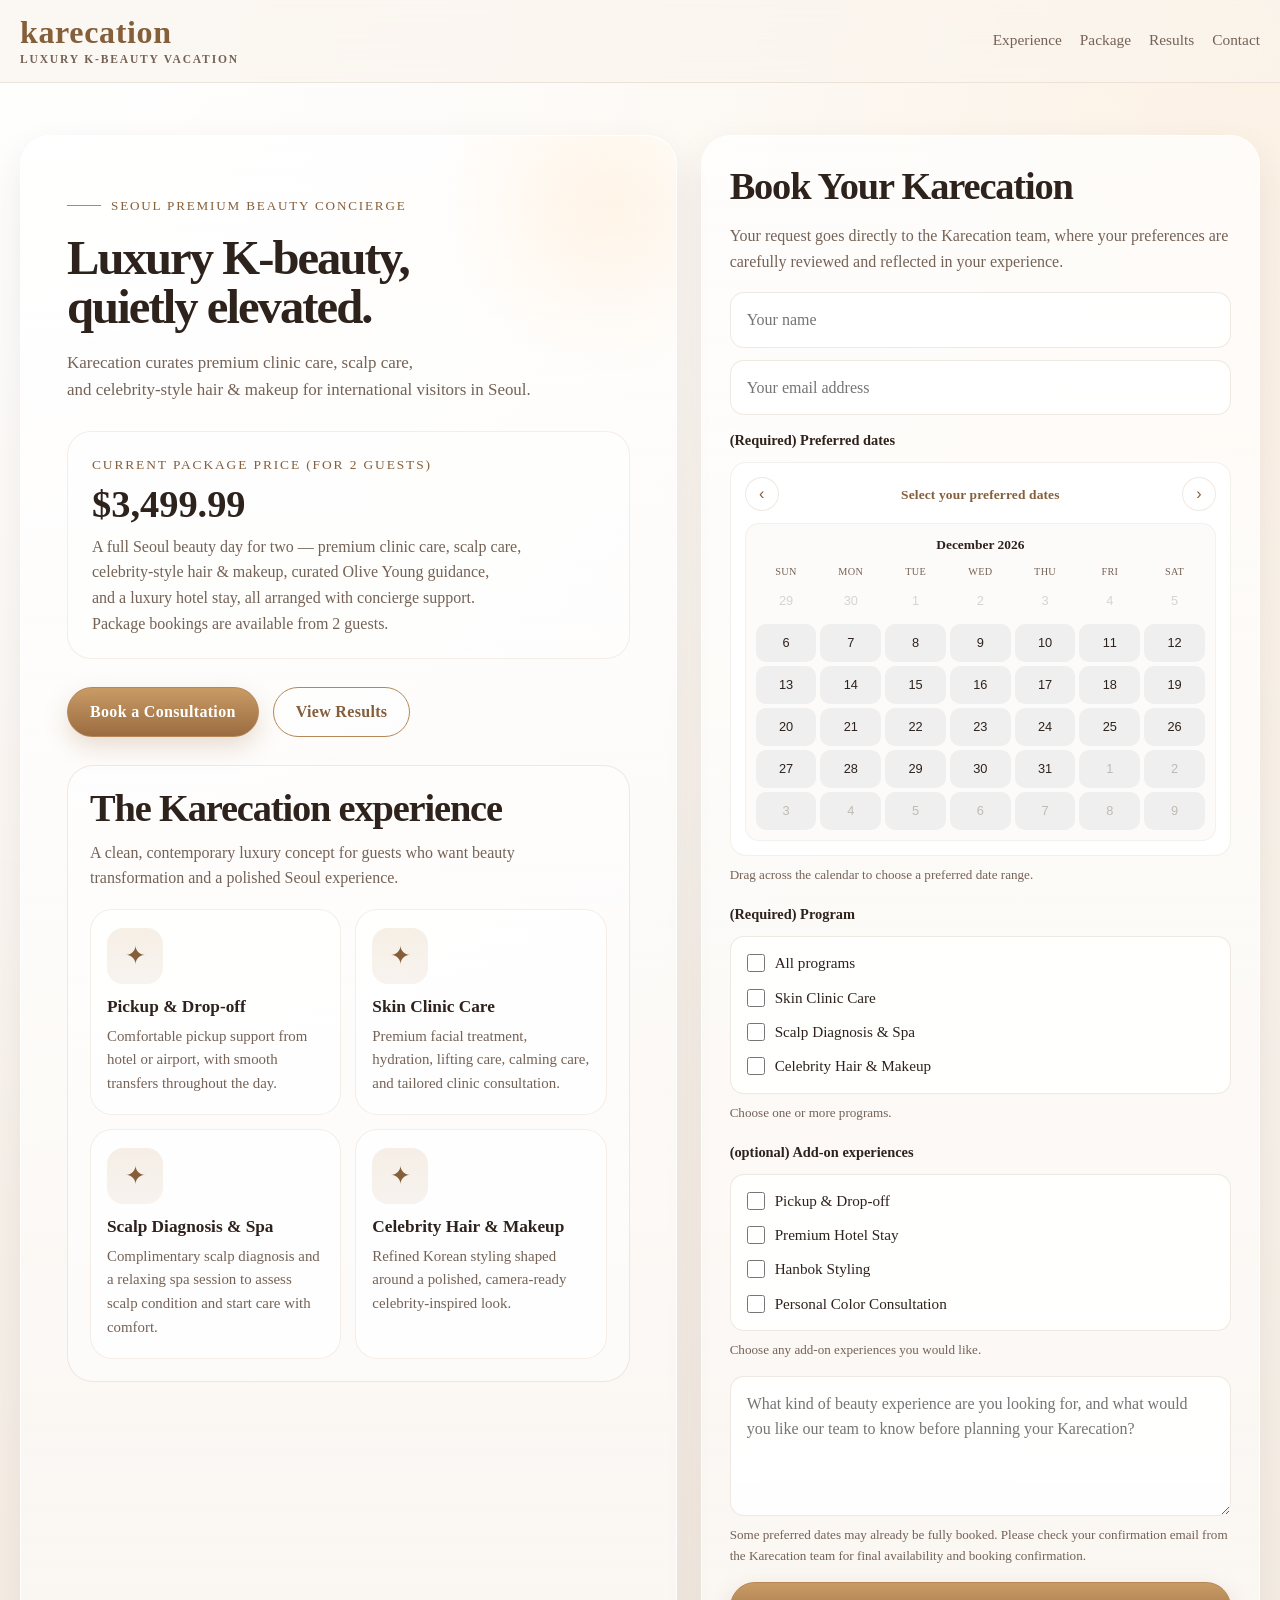
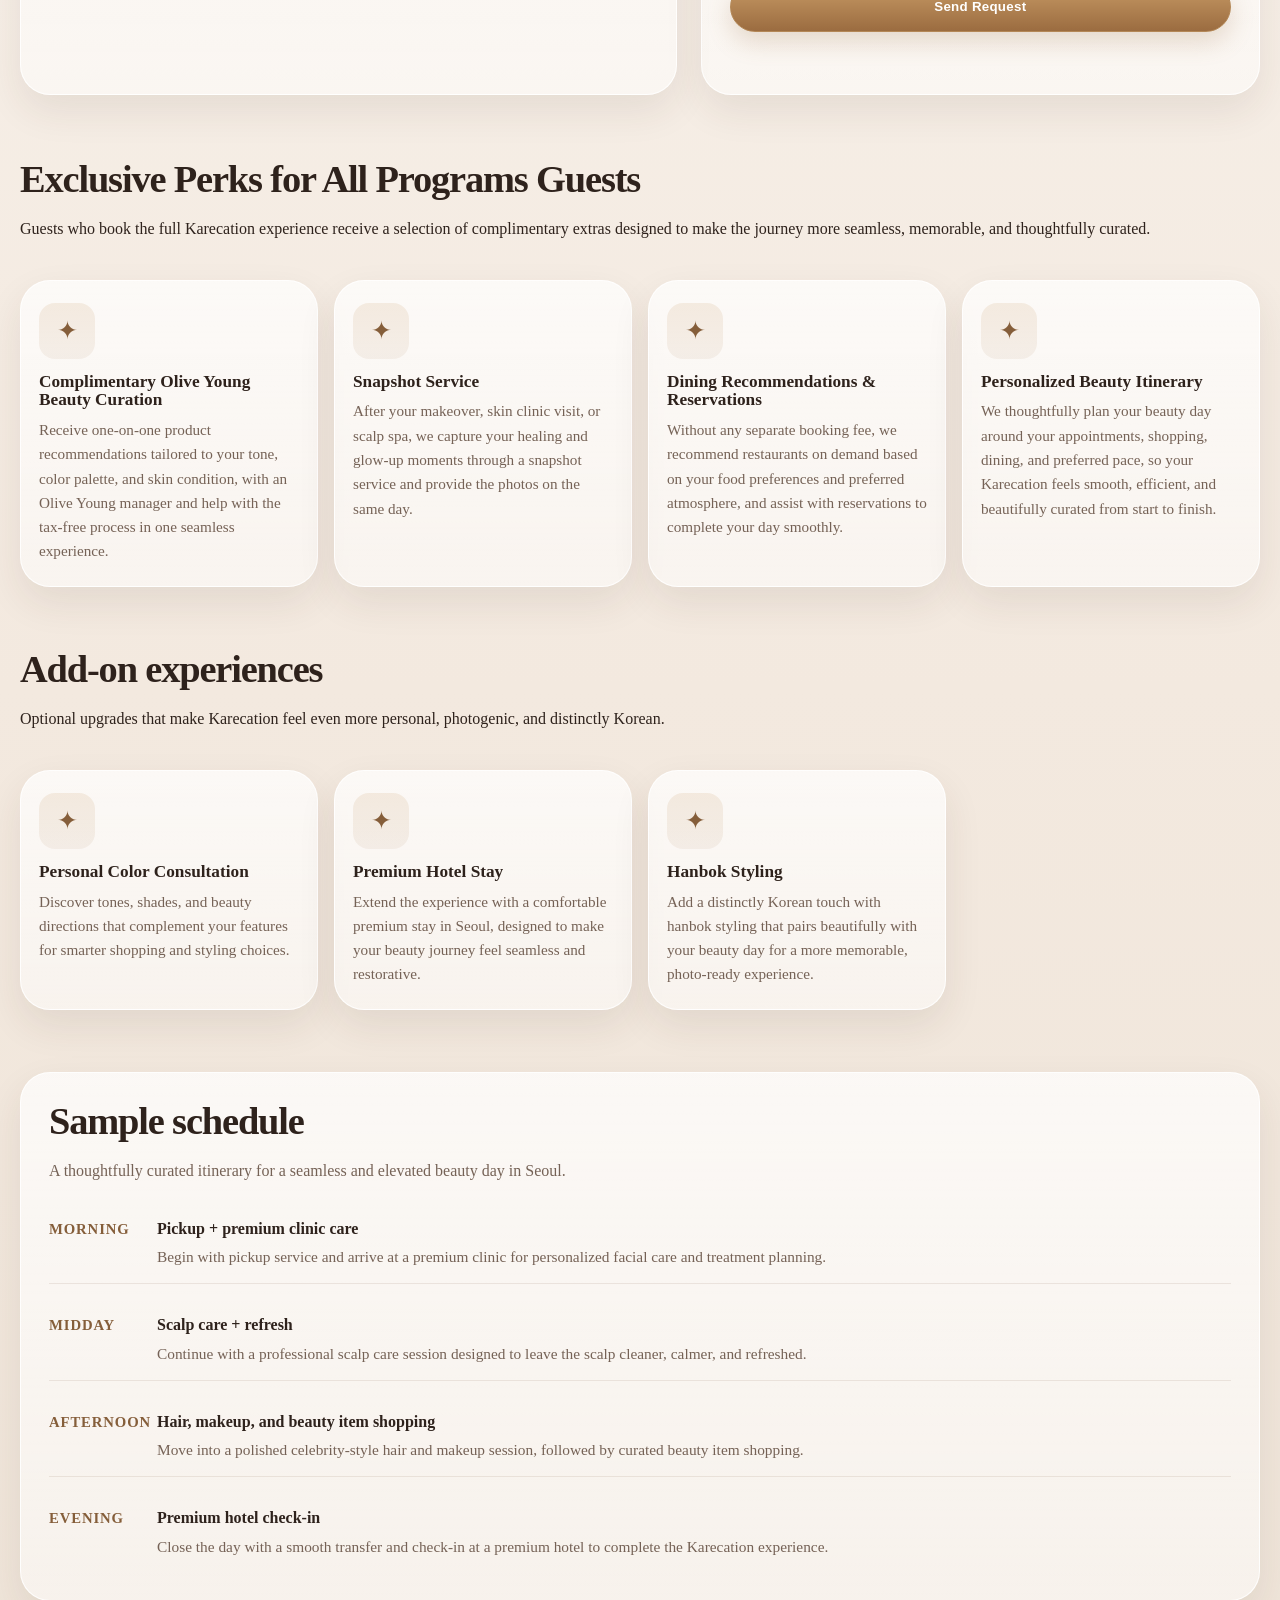
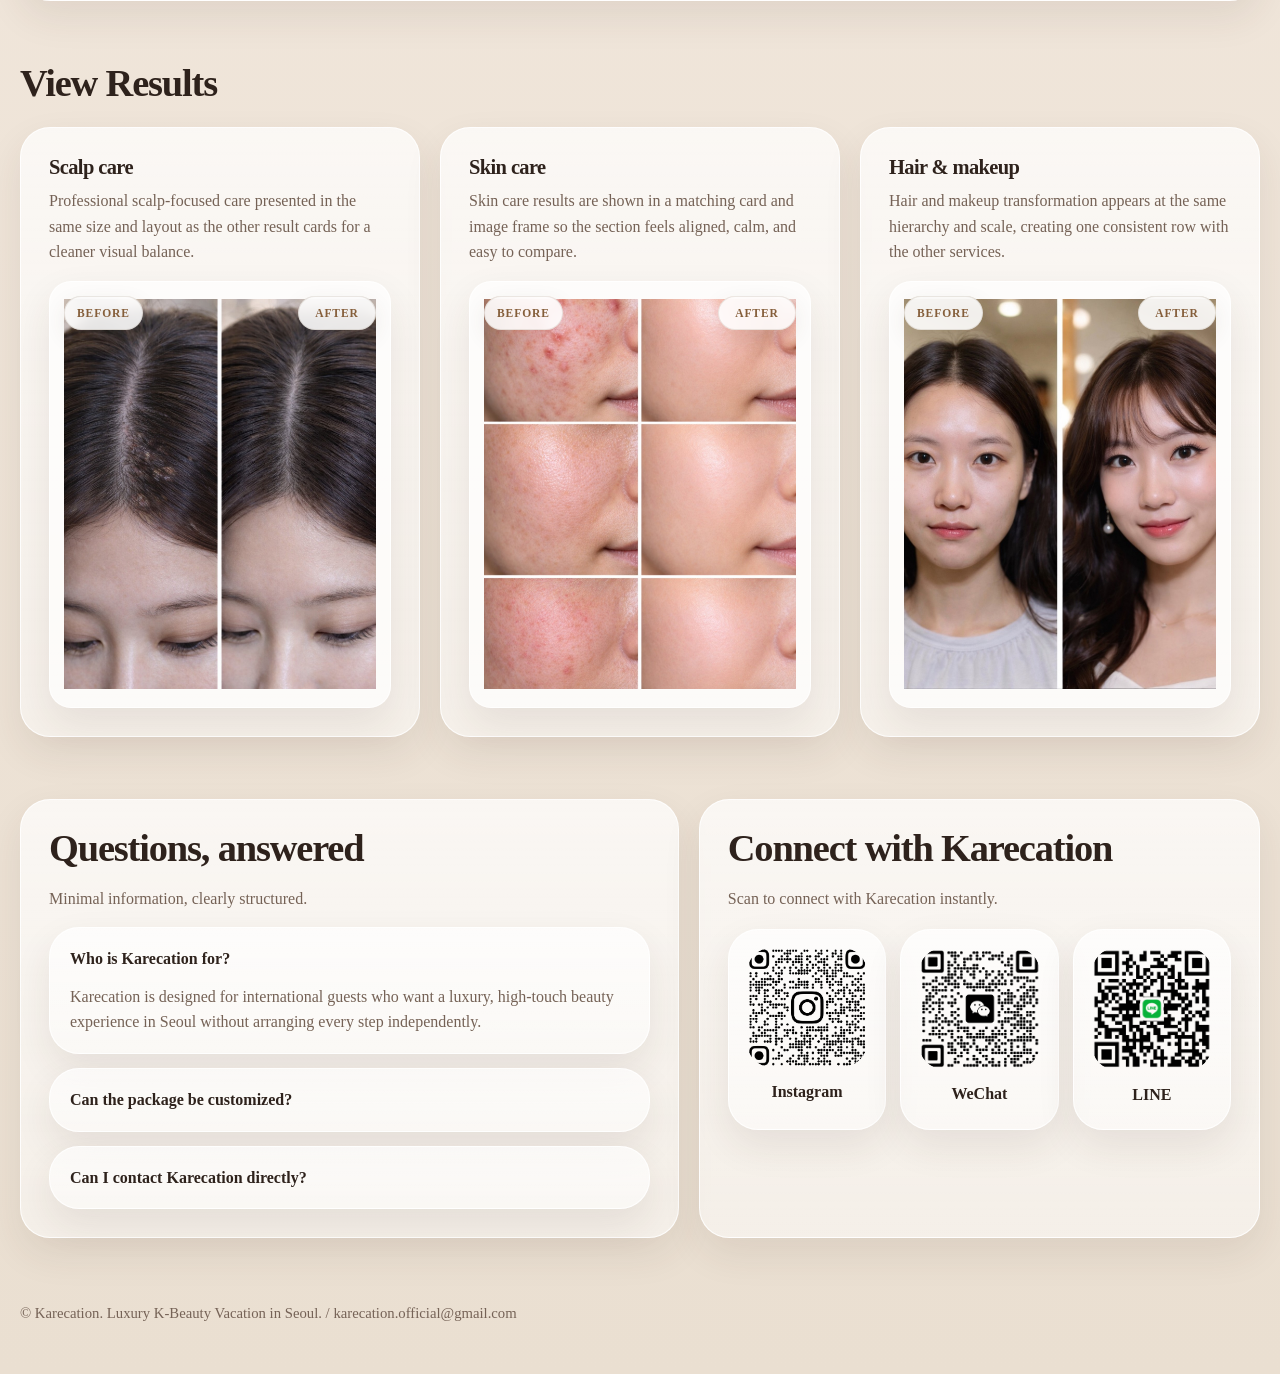
==== commit 997ff2bf: "Update index.html" ====
--- a/index.html
+++ b/index.html
@@ -1174,7 +1174,7 @@
     const today = new Date();
     today.setHours(0, 0, 0, 0);
     const BOOKED_DATES_STORAGE_KEY = 'karecationBookedDates';
-    const bookedDateOffsets = [3, 4, 10, 17, 24];
+    const bookedDateOffsets = [];
     const defaultBookedDates = bookedDateOffsets.map(function (offset) {
       const date = new Date(today);
       date.setDate(today.getDate() + offset);
@@ -1389,7 +1389,7 @@
       calendarMonthsEl.innerHTML = '';
       calendarMonthsEl.appendChild(buildMonth(displayMonth));
       const isAtCurrentMonth = displayMonth.getFullYear() === today.getFullYear() && displayMonth.getMonth() === today.getMonth();
-      calendarPrev.disabled = isAtCurrentMonth;
+      calendarPrev.disabled = false;
     }
 
     function syncMessageWithDates() {
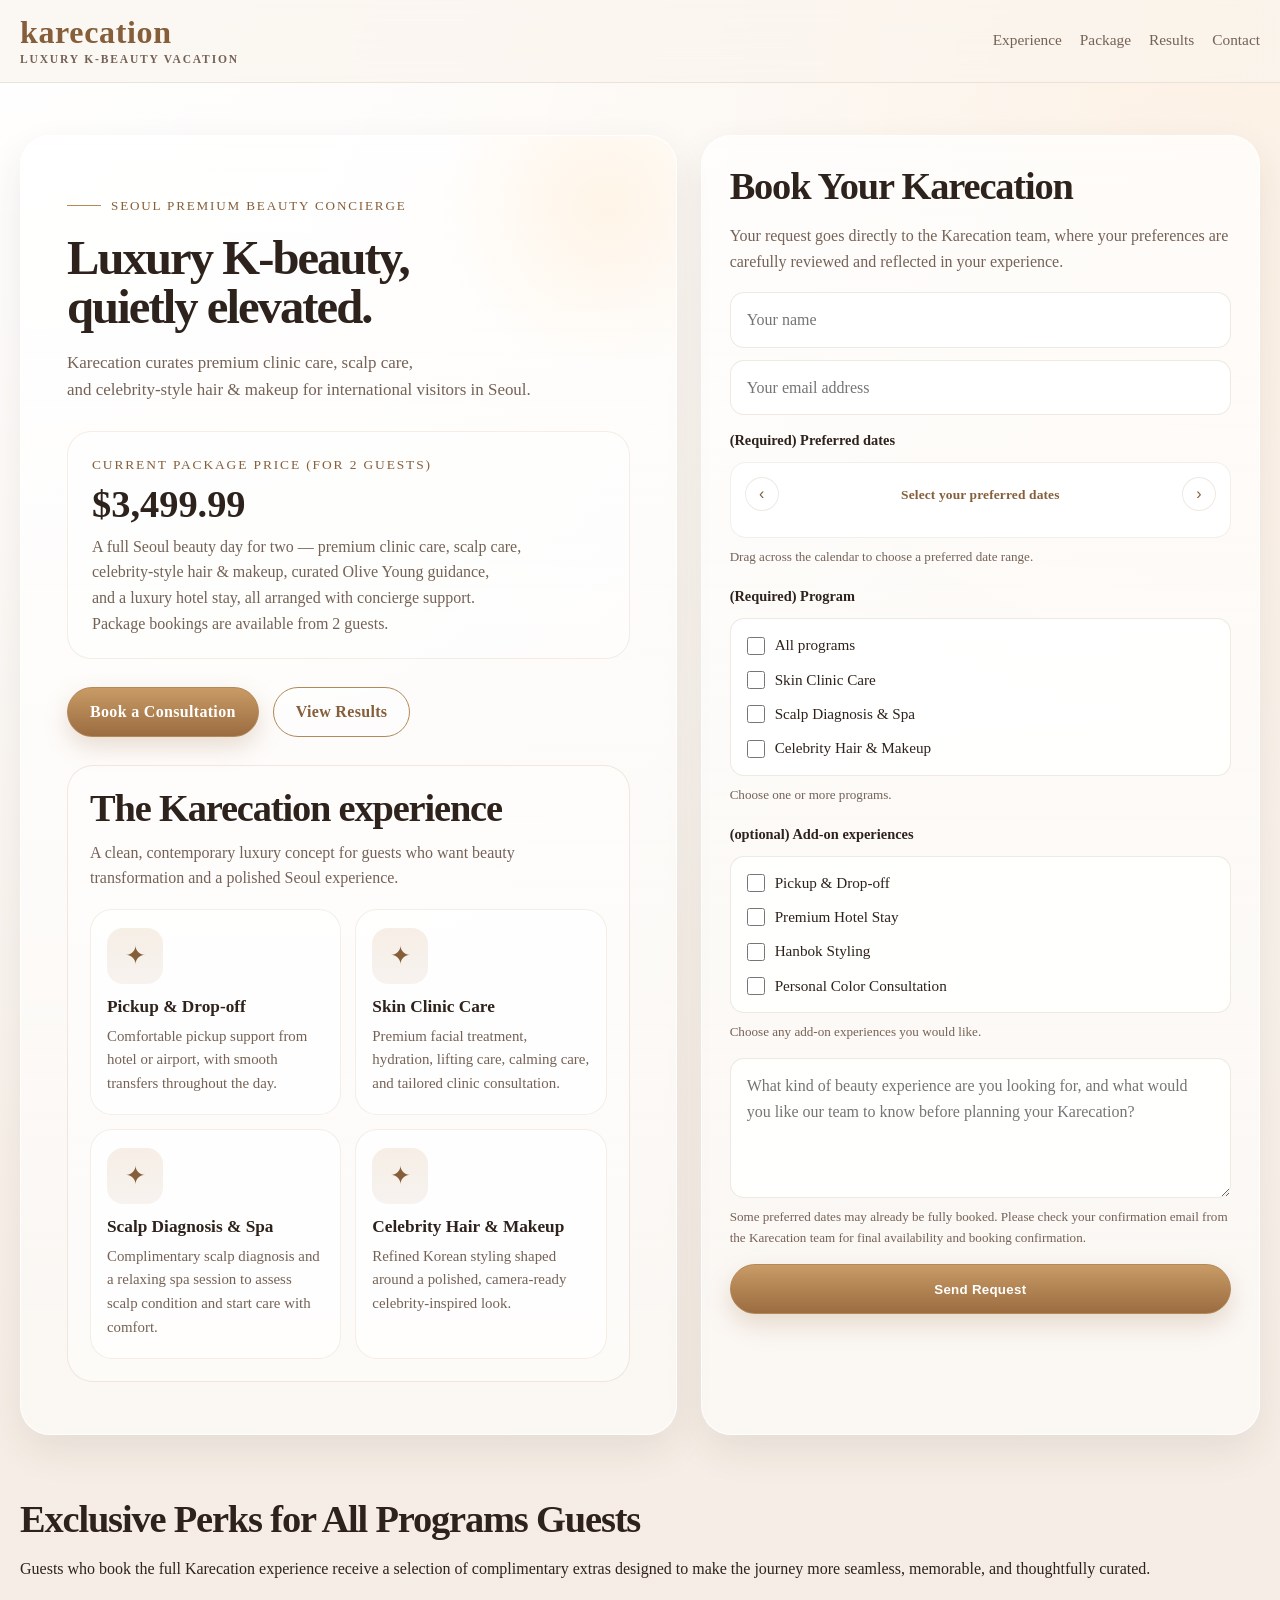
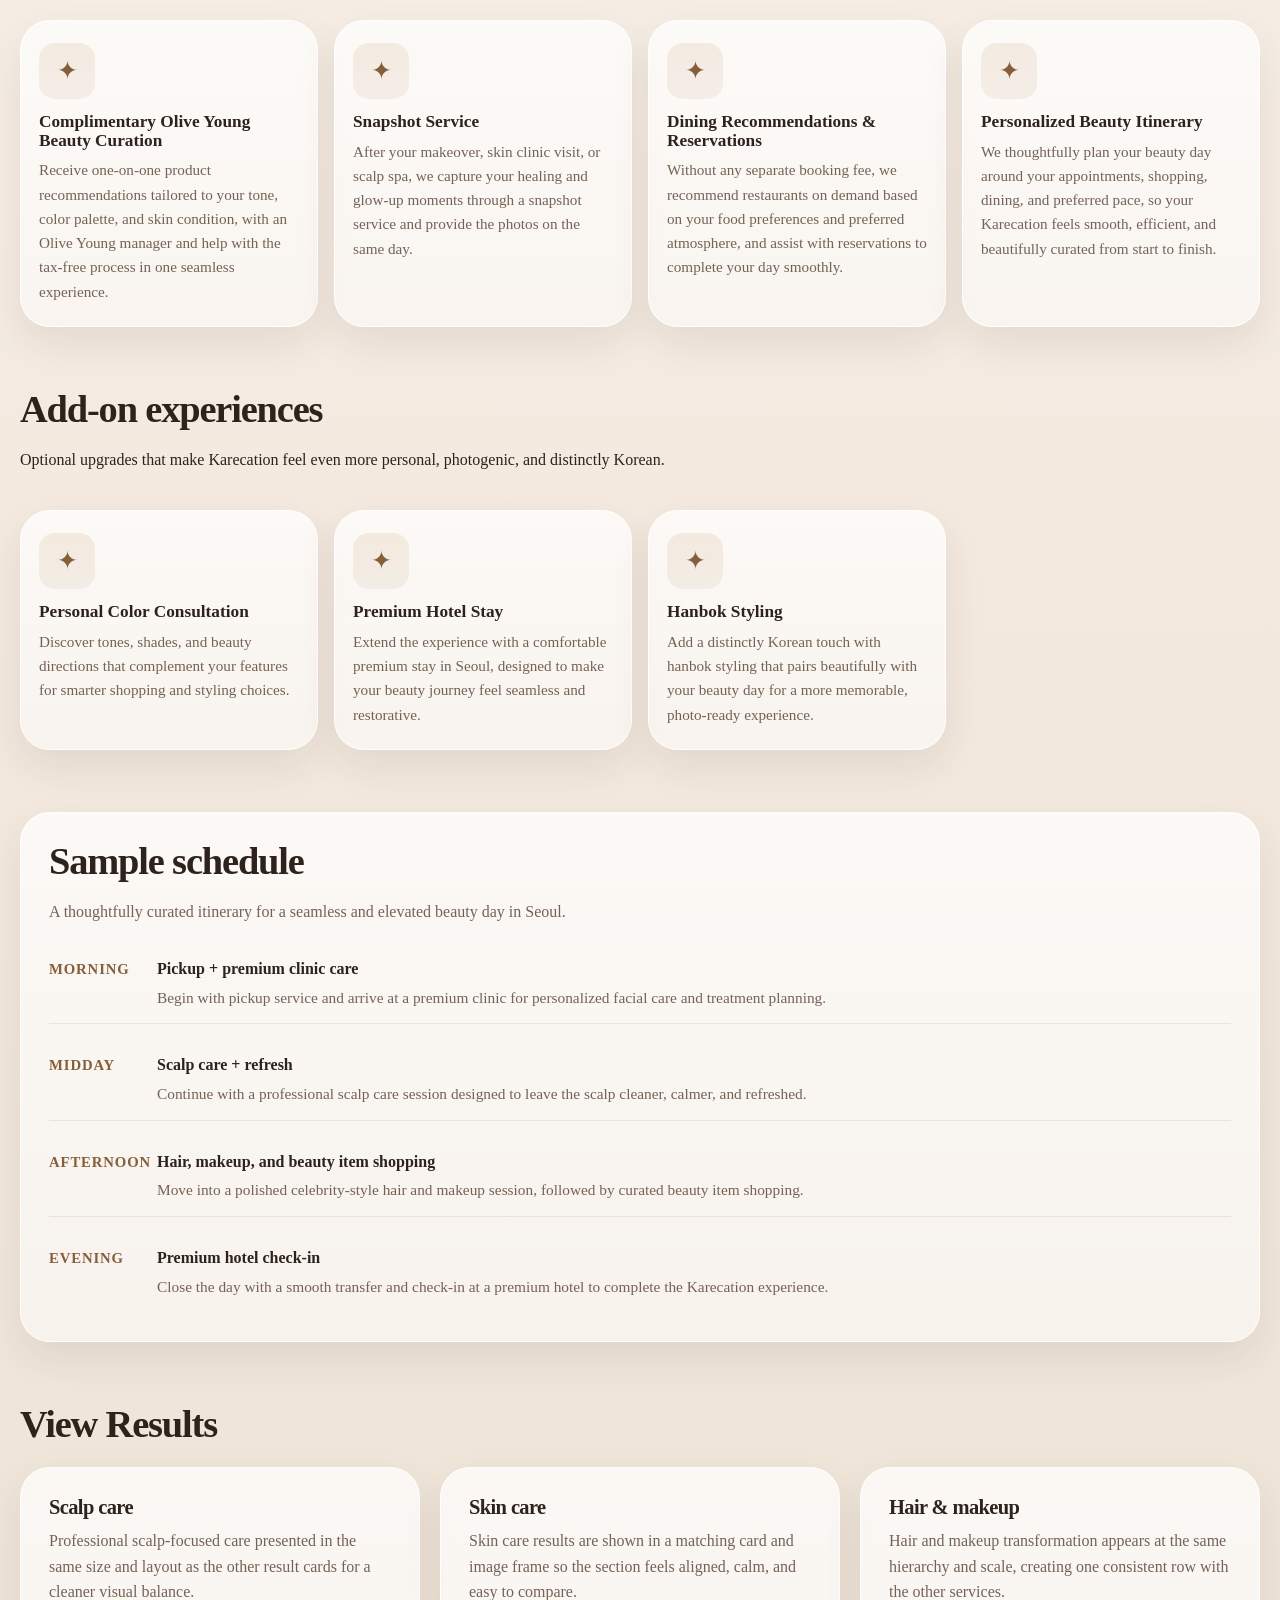
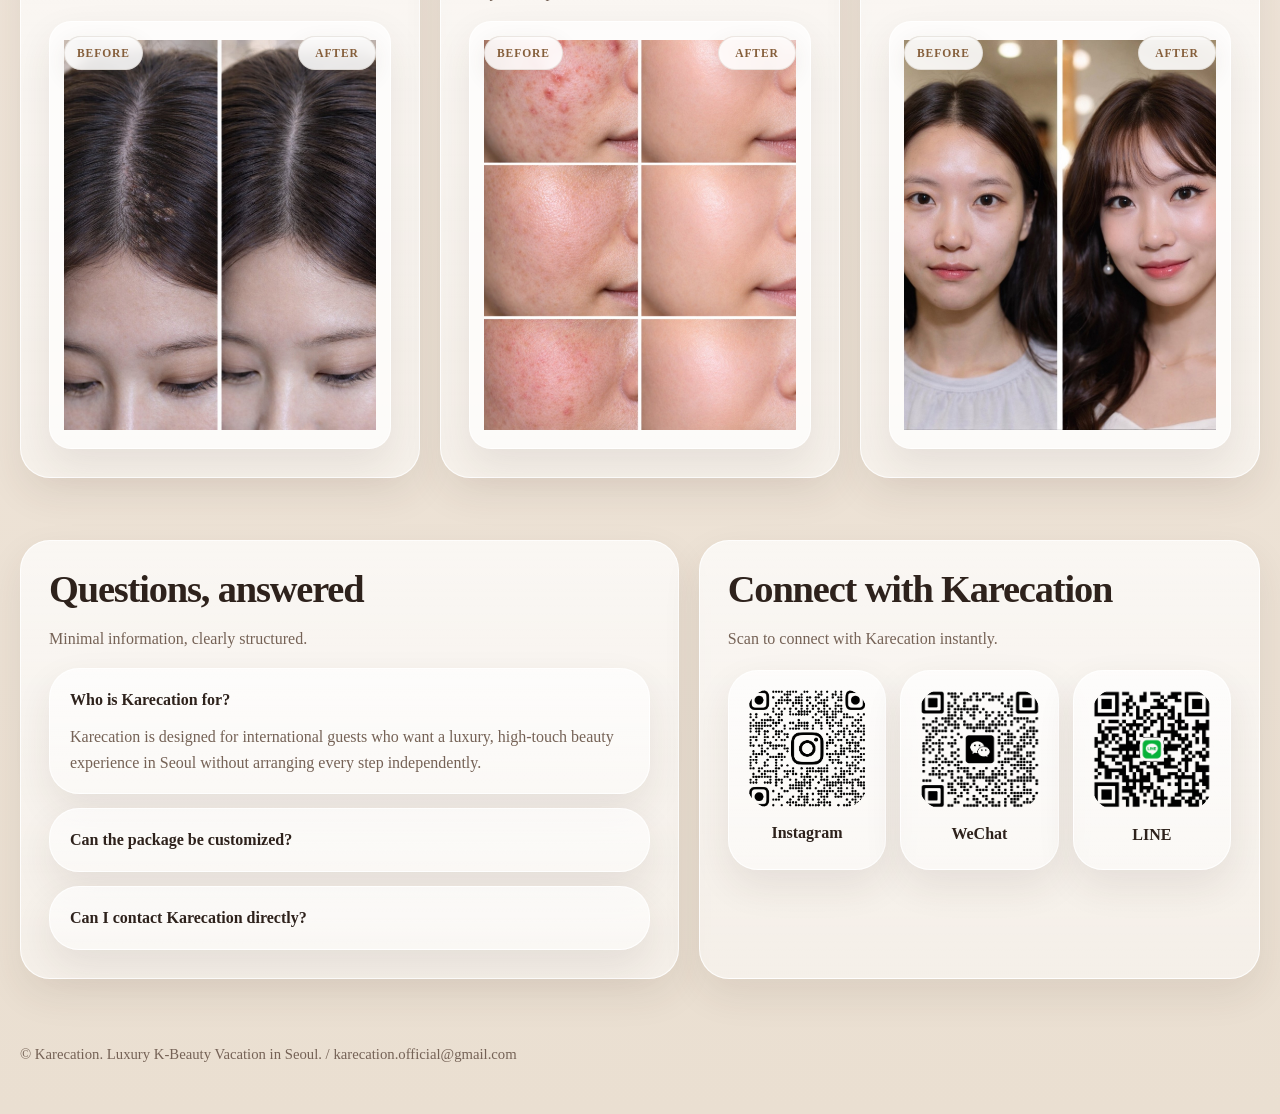
==== commit 03730121: "Update index.html" ====
--- a/index.html
+++ b/index.html
@@ -1175,8 +1175,7 @@
     today.setHours(0, 0, 0, 0);
     const BOOKED_DATES_STORAGE_KEY = 'karecationBookedDates';
     const bookedDateOffsets = [];
-    const defaultBookedDates = bookedDateOffsets.map(function (offset) {
-      const date = new Date(today);
+    const defaultBookedDates = [];
       date.setDate(today.getDate() + offset);
       return toISODate(date);
     });
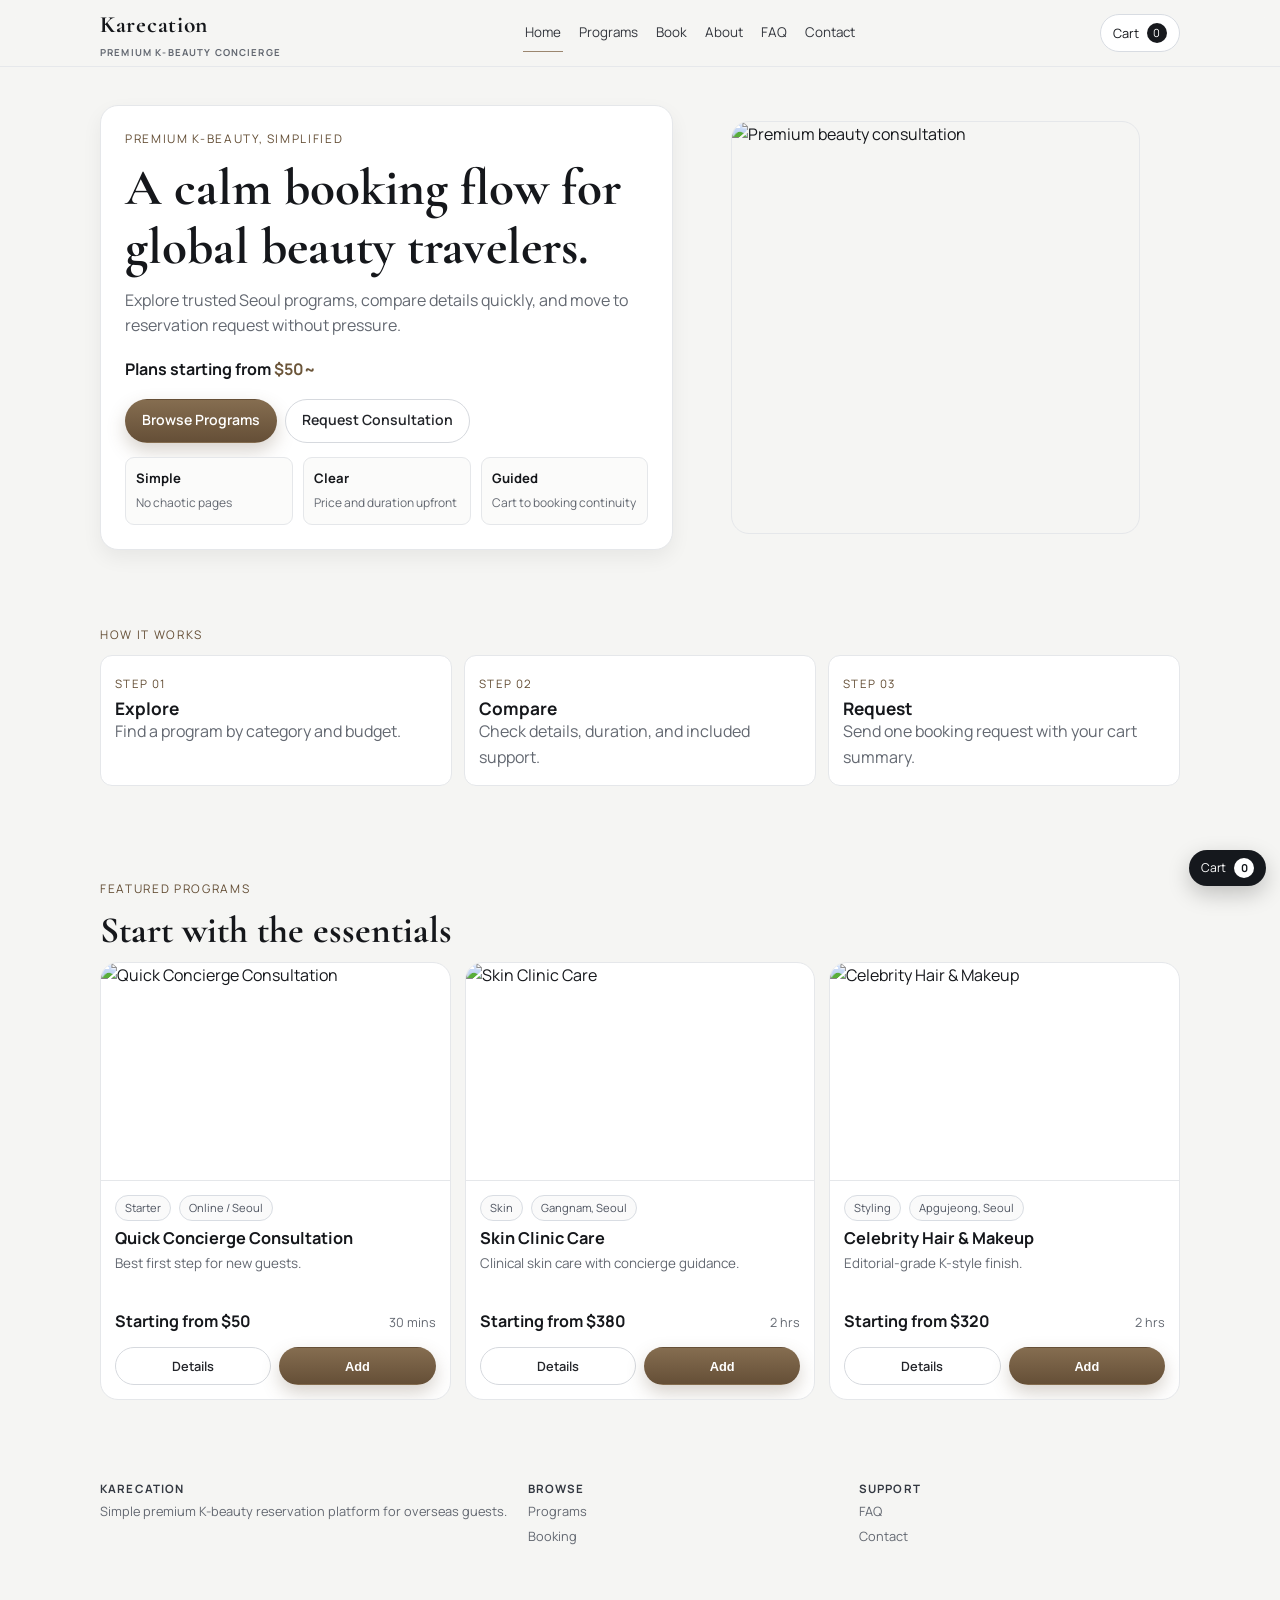
==== commit 0b32220e: "Add files via upload" ====
--- a/index.html
+++ b/index.html
@@ -1,1565 +1,84 @@
-<!DOCTYPE html>
-
+﻿<!DOCTYPE html>
 <html lang="en">
 <head>
-<meta charset="utf-8"/>
-<meta content="width=device-width, initial-scale=1.0" name="viewport"/>
-<title>Karecation | Luxury K-Beauty Vacation</title>
-<style>
-    :root {
-      --bg: #f8f3ee;
-      --bg2: #efe3d7;
-      --card: rgba(255,255,255,0.68);
-      --card-strong: rgba(255,255,255,0.82);
-      --text: #2e221c;
-      --muted: #756256;
-      --gold: #b48857;
-      --gold-deep: #855e3a;
-      --line: rgba(120, 91, 70, 0.12);
-      --shadow: 0 16px 38px rgba(72, 46, 30, 0.09);
-      --radius: 30px;
-      --max: 1240px;
-    }
+  <meta charset="UTF-8">
+  <meta name="viewport" content="width=device-width, initial-scale=1.0, viewport-fit=cover">
+  <title>Karecation | Premium K-Beauty Booking</title>
+  <meta name="description" content="Simple premium K-beauty reservation platform for global visitors.">
+  <link rel="stylesheet" href="style.css">
+  <script src="script.js" defer></script>
+</head>
+<body data-page="home">
+  <header class="site-header">
+    <div class="container nav-row">
+      <a class="brand" href="index.html">Karecation<small>Premium K-Beauty Concierge</small></a>
+      <nav class="main-nav" aria-label="Main">
+        <a data-page="home" href="index.html">Home</a>
+        <a data-page="programs" href="programs.html">Programs</a>
+        <a data-page="booking" href="booking.html">Book</a>
+        <a data-page="about" href="about.html">About</a>
+        <a data-page="faq" href="faq.html">FAQ</a>
+        <a data-page="contact" href="contact.html">Contact</a>
+      </nav>
+      <a class="cart-entry" href="cart.html">Cart <span class="cart-count" data-cart-count>0</span></a>
+    </div>
+  </header>
 
-    * { box-sizing: border-box; }
-    html { scroll-behavior: smooth; }
-    body {
-      margin: 0;
-      color: var(--text);
-      font-family: "Times New Roman", Georgia, serif;
-      line-height: 1.6;
-      background:
-        radial-gradient(circle at top left, rgba(255,255,255,0.96), transparent 26%),
-        radial-gradient(circle at 100% 0, rgba(255,224,192,0.30), transparent 22%),
-        linear-gradient(180deg, #fcf9f5 0%, #f3e9df 50%, #eadfd1 100%);
-    }
-    a { color: inherit; text-decoration: none; }
-    img { display: block; max-width: 100%; }
+  <main>
+    <section class="section-sm">
+      <div class="container hero">
+        <div class="card hero-copy">
+          <p class="eyebrow">Premium K-Beauty, Simplified</p>
+          <h1>A calm booking flow for global beauty travelers.</h1>
+          <p class="lead">Explore trusted Seoul programs, compare details quickly, and move to reservation request without pressure.</p>
+          <p style="margin: 10px 0 16px; font-weight: 700;">Plans starting from <span style="color:#6b5539;">$50~</span></p>
+          <div style="display:flex; gap:8px; flex-wrap:wrap;">
+            <a class="btn btn-primary" href="programs.html">Browse Programs</a>
+            <a class="btn btn-secondary" href="booking.html">Request Consultation</a>
+          </div>
+          <div class="stat-row" style="margin-top:14px;">
+            <div class="stat"><strong>Simple</strong><span>No chaotic pages</span></div>
+            <div class="stat"><strong>Clear</strong><span>Price and duration upfront</span></div>
+            <div class="stat"><strong>Guided</strong><span>Cart to booking continuity</span></div>
+          </div>
+        </div>
+        <figure class="hero-media">
+          <img src="https://images.unsplash.com/photo-1521590832167-7bcbfaa6381f?auto=format&fit=crop&w=1200&q=80" alt="Premium beauty consultation">
+        </figure>
+      </div>
+    </section>
 
-    .container {
-      width: min(var(--max), calc(100% - 36px));
-      margin: 0 auto;
-    }
+    <section class="section-sm">
+      <div class="container">
+        <p class="eyebrow">How It Works</p>
+        <div class="step-grid">
+          <article class="step"><span class="step-index">Step 01</span><h3>Explore</h3><p class="muted">Find a program by category and budget.</p></article>
+          <article class="step"><span class="step-index">Step 02</span><h3>Compare</h3><p class="muted">Check details, duration, and included support.</p></article>
+          <article class="step"><span class="step-index">Step 03</span><h3>Request</h3><p class="muted">Send one booking request with your cart summary.</p></article>
+        </div>
+      </div>
+    </section>
 
-    .nav {
-      position: sticky;
-      top: 0;
-      z-index: 50;
-      background: rgba(250,244,238,0.72);
-      backdrop-filter: blur(16px);
-      border-bottom: 1px solid var(--line);
-    }
-    .nav-inner {
-      display: flex;
-      justify-content: space-between;
-      align-items: center;
-      gap: 22px;
-      padding: 16px 0;
-    }
-    .brand {
-      font-size: 2rem;
-      line-height: 1;
-      color: var(--gold-deep);
-      font-weight: 700;
-      letter-spacing: .02em;
-    }
-    .brand small {
-      display: block;
-      margin-top: 6px;
-      font-size: .72rem;
-      letter-spacing: .16em;
-      text-transform: uppercase;
-      color: var(--muted);
-    }
-    .nav-links {
-      display: flex;
-      flex-wrap: wrap;
-      gap: 18px;
-      color: var(--muted);
-      font-size: .96rem;
-    }
+    <section class="section">
+      <div class="container">
+        <p class="eyebrow">Featured Programs</p>
+        <h2 style="margin-bottom:10px;">Start with the essentials</h2>
+        <div class="grid-programs" id="homeFeaturedPrograms"></div>
+      </div>
+    </section>
 
-    .hero {
-      padding: 52px 0 30px;
-    }
-    .hero-grid {
-      display: grid;
-      grid-template-columns: minmax(0, 1.08fr) minmax(360px, 0.92fr);
-      gap: 24px;
-      align-items: stretch;
-    }
+  </main>
 
-    .card {
-      background: linear-gradient(180deg, rgba(255,255,255,0.72), rgba(255,255,255,0.50));
-      border: 1px solid rgba(255,255,255,0.86);
-      border-radius: var(--radius);
-      box-shadow: var(--shadow);
-    }
+  <footer class="site-footer">
+    <div class="container footer-grid">
+      <div><h4>Karecation</h4><p>Simple premium K-beauty reservation platform for overseas guests.</p></div>
+      <div><h4>Browse</h4><div class="footer-links"><a href="programs.html">Programs</a><a href="booking.html">Booking</a></div></div>
+      <div><h4>Support</h4><div class="footer-links"><a href="faq.html">FAQ</a><a href="contact.html">Contact</a></div></div>
+    </div>
+  </footer>
 
-    .hero-copy {
-      padding: 52px 46px;
-      position: relative;
-      overflow: hidden;
-    }
-    .hero-copy::after {
-      content: "";
-      position: absolute;
-      width: 380px;
-      height: 380px;
-      right: -120px;
-      top: -120px;
-      background: radial-gradient(circle, rgba(255,235,210,0.50), transparent 62%);
-      pointer-events: none;
-    }
-
-    .eyebrow {
-      display: inline-flex;
-      align-items: center;
-      gap: 10px;
-      margin-bottom: 18px;
-      color: var(--gold-deep);
-      font-size: .82rem;
-      letter-spacing: .14em;
-      text-transform: uppercase;
-    }
-    .eyebrow::before {
-      content: "";
-      width: 34px;
-      height: 1px;
-      background: var(--gold);
-    }
-
-    h1, h2, h3 { margin: 0; line-height: 1.08; }
-    h1 {
-      font-size: clamp(2.25rem, 3.8vw, 4.25rem);
-      letter-spacing: -.04em;
-      margin-bottom: 16px;
-      max-width: 10ch;
-    }
-    h2 {
-      font-size: clamp(2rem, 3vw, 3rem);
-      letter-spacing: -.03em;
-    }
-    h3 { font-size: 1.08rem; }
-
-    .lead {
-      margin: 0 0 28px;
-      max-width: 60ch;
-      color: var(--muted);
-      font-size: 1.06rem;
-    }
-    .hero-title-nowrap {
-      max-width: none;
-      white-space: normal;
-    }
-    .hero-title-two-line {
-      max-width: none;
-      line-height: 1.02;
-    }
-    .hero-lead-nowrap {
-      max-width: none;
-      white-space: normal;
-    }
-    .hero-price-desc-nowrap {
-      max-width: none !important;
-      white-space: nowrap;
-    }
-    .hero-price-inline {
-      margin: 0 0 28px;
-      padding: 22px 24px;
-      border-radius: 24px;
-      background: rgba(255,255,255,.44);
-      border: 1px solid rgba(184,136,88,.14);
-    }
-    .hero-price-inline .price-kicker {
-      display: block;
-      margin-bottom: 8px;
-    }
-    .hero-price-inline .muted {
-      display: block;
-      margin-top: 10px;
-      max-width: 60ch;
-    }
-
-    .hero-actions {
-      display: flex;
-      flex-wrap: wrap;
-      gap: 14px;
-      margin-bottom: 28px;
-    }
-    .btn {
-      display: inline-flex;
-      align-items: center;
-      justify-content: center;
-      min-height: 50px;
-      padding: 0 22px;
-      border-radius: 999px;
-      border: 1px solid var(--gold);
-      font-weight: 700;
-      letter-spacing: .02em;
-      transition: transform .18s ease;
-    }
-    .btn:hover { transform: translateY(-1px); }
-    .btn-primary {
-      color: #fff;
-      background: linear-gradient(180deg, #c89b66, #9b6c40);
-      box-shadow: 0 10px 24px rgba(157,108,63,0.22);
-    }
-    .btn-secondary {
-      color: var(--gold-deep);
-      background: rgba(255,255,255,.55);
-    }
-
-    .meta-grid {
-      display: grid;
-      grid-template-columns: repeat(3, minmax(0,1fr));
-      gap: 14px;
-    }
-    .meta-card {
-      padding: 16px;
-      border-radius: 18px;
-      background: rgba(255,255,255,.44);
-      border: 1px solid rgba(184,136,88,.14);
-    }
-    .meta-card strong {
-      display: block;
-      margin-bottom: 4px;
-      font-size: .94rem;
-    }
-    .muted { color: var(--muted); }
-
-    .hero-side {
-      display: grid;
-      gap: 18px;
-      grid-template-rows: auto 1fr;
-    }
-    .quote-card, .price-card, .portrait-card {
-      padding: 26px 28px;
-    }
-    .quote-card blockquote {
-      margin: 0;
-      font-size: clamp(1.4rem, 2.3vw, 2.05rem);
-      line-height: 1.14;
-      letter-spacing: -.03em;
-    }
-    .quote-card p {
-      margin: 18px 0 0;
-      max-width: 34ch;
-      color: var(--muted);
-    }
-    .price-kicker {
-      color: var(--gold-deep);
-      font-size: .84rem;
-      letter-spacing: .14em;
-      text-transform: uppercase;
-    }
-    .price {
-      margin-top: 10px;
-      font-size: clamp(2.1rem, 3vw, 3rem);
-      line-height: 1;
-      font-weight: 700;
-    }
-
-    .portrait-frame {
-      border-radius: 24px;
-      overflow: hidden;
-      aspect-ratio: 4 / 5;
-      background: rgba(255,255,255,.72);
-      display: grid;
-      place-items: center;
-    }
-    .portrait-frame img {
-      width: 100%;
-      height: 100%;
-      object-fit: cover;
-      object-position: center top;
-    }
-
-    .section {
-      padding: 34px 0 28px;
-    }
-    .section-head {
-      display: flex;
-      justify-content: space-between;
-      align-items: end;
-      gap: 16px;
-      margin-bottom: 22px;
-    }
-
-    .service-grid {
-      display: grid;
-      grid-template-columns: repeat(4, minmax(0, 1fr));
-      gap: 16px;
-    }
-    .service-card {
-      padding: 20px 18px;
-      min-height: 176px;
-    }
-    .icon {
-      width: 56px;
-      height: 56px;
-      border-radius: 16px;
-      display: grid;
-      place-items: center;
-      margin-bottom: 14px;
-      background: linear-gradient(180deg, rgba(201,156,103,.16), rgba(155,108,64,.08));
-      color: var(--gold-deep);
-      font-size: 1.55rem;
-    }
-    .service-card p {
-      margin: 8px 0 0;
-      color: var(--muted);
-      font-size: .95rem;
-    }
-
-
-    .value-grid, .addon-grid {
-      display: grid;
-      grid-template-columns: repeat(4, minmax(0, 1fr));
-      gap: 16px;
-    }
-    .value-card, .addon-card {
-      padding: 22px 18px;
-      min-height: 188px;
-    }
-    .value-card p, .addon-card p {
-      margin: 8px 0 0;
-      color: var(--muted);
-      font-size: .95rem;
-    }
-
-    .split-2 {
-      display: grid;
-      grid-template-columns: 1fr 1fr;
-      gap: 20px;
-      align-items: stretch;
-    }
-    .content-card {
-      padding: 28px;
-    }
-    .package-mini {
-      padding: 26px 28px;
-    }
-    .package-mini h2 {
-      font-size: clamp(1.45rem, 2.2vw, 2.05rem);
-      letter-spacing: -.03em;
-    }
-    .package-mini .muted {
-      font-size: .95rem;
-    }
-    .package-section-single {
-      display: block;
-    }
-
-    .list {
-      display: grid;
-      gap: 14px;
-      margin-top: 18px;
-    }
-    .list-item {
-      display: grid;
-      grid-template-columns: 30px 1fr;
-      gap: 12px;
-      align-items: start;
-      padding: 12px 0;
-      border-bottom: 1px solid var(--line);
-    }
-    .list-item:last-child { border-bottom: 0; }
-    .list-item b { color: var(--gold-deep); }
-    .list-item span {
-      display: block;
-      margin-top: 4px;
-      color: var(--muted);
-    }
-
-    .schedule-grid {
-      display: grid;
-      gap: 14px;
-      margin-top: 18px;
-    }
-    .schedule-row {
-      display: grid;
-      grid-template-columns: 92px 1fr;
-      gap: 16px;
-      align-items: start;
-      padding: 14px 0;
-      border-bottom: 1px solid var(--line);
-    }
-    .schedule-row:last-child { border-bottom: 0; }
-    .schedule-time {
-      color: var(--gold-deep);
-      font-weight: 700;
-      font-size: .92rem;
-      letter-spacing: .06em;
-      text-transform: uppercase;
-      padding-top: 2px;
-    }
-    .schedule-row strong {
-      display: block;
-      margin-bottom: 4px;
-      font-size: 1rem;
-    }
-    .schedule-row p {
-      margin: 0;
-      color: var(--muted);
-      font-size: .96rem;
-      line-height: 1.55;
-      word-break: keep-all;
-    }
-
-    .results-layout {
-      display: grid;
-      grid-template-columns: repeat(3, minmax(0, 1fr));
-      gap: 20px;
-      align-items: stretch;
-    }
-    .result-card, .contact-card, .faq-card {
-      padding: 28px;
-    }
-    .result-card {
-      display: flex;
-      flex-direction: column;
-      height: 100%;
-    }
-    .result-card h2 {
-      margin-bottom: 10px;
-      font-size: 1.28rem;
-    }
-    .result-card p {
-      margin: 0 0 16px;
-      color: var(--muted);
-      line-height: 1.6;
-    }
-
-    .image-frame {
-      border-radius: 22px;
-      overflow: hidden;
-      border: 1px solid rgba(255,255,255,.82);
-      box-shadow: var(--shadow);
-      background: rgba(255,255,255,.68);
-      display: grid;
-      place-items: center;
-    }
-    .result-card .image-frame {
-      aspect-ratio: 4 / 5;
-      padding: 14px;
-      margin-top: auto;
-    }
-    .result-card .image-frame img {
-      width: 100%;
-      height: 100%;
-      object-fit: contain;
-      display: block;
-    }
-    .comparison-frame {
-      position: relative;
-    }
-    .compare-tags {
-      position: absolute;
-      top: 14px;
-      left: 14px;
-      right: 14px;
-      display: flex;
-      justify-content: space-between;
-      pointer-events: none;
-      z-index: 2;
-    }
-    .compare-tags span {
-      display: inline-flex;
-      align-items: center;
-      justify-content: center;
-      min-width: 78px;
-      padding: 7px 12px;
-      border-radius: 999px;
-      background: rgba(255,255,255,0.88);
-      border: 1px solid rgba(122, 98, 70, 0.14);
-      color: var(--gold-deep);
-      font-size: .72rem;
-      font-weight: 700;
-      letter-spacing: .08em;
-      text-transform: uppercase;
-      box-shadow: 0 8px 22px rgba(90, 70, 48, 0.10);
-      backdrop-filter: blur(6px);
-    }
-
-    .faq-stack {
-      display: grid;
-      gap: 14px;
-    }
-    details {
-      padding: 18px 20px;
-    }
-    summary {
-      cursor: pointer;
-      list-style: none;
-      font-weight: 700;
-    }
-    summary::-webkit-details-marker { display: none; }
-    details p {
-      margin: 12px 0 0;
-      color: var(--muted);
-    }
-
-    .contact-grid {
-      display: grid;
-      grid-template-columns: 1fr 1fr;
-      gap: 20px;
-      align-items: start;
-    }
-    .contact-card {
-      padding: 28px;
-    }
-    .hero-form-card {
-      padding: 30px 28px;
-      align-self: stretch;
-    }
-    .contact-grid-single {
-      grid-template-columns: 1fr;
-    }
-    .qa-connect-grid {
-      display: grid;
-      grid-template-columns: minmax(0, 1.08fr) minmax(0, 0.92fr);
-      gap: 20px;
-      align-items: start;
-    }
-    .qa-card, .connect-card {
-      padding: 28px;
-      height: 100%;
-    }
-    .hero-experience-block {
-      margin-top: 18px;
-      padding: 22px;
-      border: 1px solid rgba(184,136,88,.18);
-      border-radius: 26px;
-      background: rgba(255,255,255,.46);
-    }
-    .hero-experience-head {
-      margin-bottom: 18px;
-    }
-    .hero-experience-head p {
-      margin: 10px 0 0;
-      color: var(--muted);
-    }
-    .hero-experience-grid {
-      display: grid;
-      grid-template-columns: repeat(2, minmax(0, 1fr));
-      gap: 14px;
-    }
-    .hero-experience-card {
-      padding: 18px 16px;
-      min-height: 146px;
-      background: rgba(255,255,255,.72);
-      border: 1px solid rgba(184,136,88,.14);
-      border-radius: 22px;
-    }
-    .hero-experience-card p {
-      margin: 8px 0 0;
-      color: var(--muted);
-      font-size: .93rem;
-    }
-    form {
-      display: grid;
-      gap: 12px;
-      margin-top: 18px;
-    }
-    input, select, textarea {
-      width: 100%;
-      padding: 14px 16px;
-      border-radius: 14px;
-      border: 1px solid rgba(138,98,61,.14);
-      background: rgba(255,255,255,.88);
-      color: var(--text);
-      font: inherit;
-    }
-    select[multiple] {
-      min-height: 148px;
-      padding: 10px 12px;
-    }
-    .field-label {
-      margin: 2px 0 -2px;
-      font-size: .9rem;
-      color: var(--text);
-      font-weight: 600;
-    }
-    .field-help {
-      margin: -4px 0 4px;
-      font-size: .82rem;
-      color: var(--muted);
-    }
-    .checkbox-group {
-      display: grid;
-      gap: 10px;
-      padding: 14px 16px;
-      border-radius: 14px;
-      border: 1px solid rgba(138,98,61,.14);
-      background: rgba(255,255,255,.88);
-    }
-    .checkbox-option {
-      display: flex;
-      align-items: center;
-      gap: 10px;
-      font-size: .95rem;
-      color: var(--text);
-    }
-    .checkbox-option input[type="checkbox"] {
-      width: 18px;
-      height: 18px;
-      margin: 0;
-      accent-color: var(--gold-deep);
-      flex: 0 0 auto;
-    }
-    textarea {
-      min-height: 140px;
-      resize: vertical;
-    }
-    .status-message.is-error { color: #9d5b5b; }
-    .form-note {
-      margin-top: 12px;
-      font-size: .88rem;
-      color: var(--muted);
-    }
-    .status-message {
-      min-height: 1.2em;
-      margin-top: 14px;
-      min-height: 1.2em;
-      font-size: .92rem;
-      color: var(--gold-deep);
-    }
-
-    .range-picker {
-      padding: 14px;
-      border-radius: 16px;
-      border: 1px solid rgba(138,98,61,.10);
-      background: rgba(255,255,255,.94);
-      user-select: none;
-      -webkit-user-select: none;
-    }
-    .calendar-toolbar {
-      display: grid;
-      grid-template-columns: 34px 1fr 34px;
-      align-items: center;
-      gap: 8px;
-      margin-bottom: 12px;
-    }
-    .calendar-caption {
-      text-align: center;
-      font-size: .84rem;
-      font-weight: 600;
-      color: var(--gold-deep);
-      letter-spacing: .01em;
-    }
-    .calendar-nav {
-      width: 34px;
-      height: 34px;
-      border-radius: 999px;
-      border: 1px solid rgba(138,98,61,.14);
-      background: rgba(255,255,255,.96);
-      color: var(--gold-deep);
-      font-size: 1rem;
-      cursor: pointer;
-    }
-    .calendar-nav:disabled {
-      opacity: .45;
-      cursor: not-allowed;
-    }
-    .calendar-months {
-      display: grid;
-      grid-template-columns: 1fr;
-      gap: 10px;
-    }
-    .calendar-month {
-      border: 1px solid rgba(138,98,61,.08);
-      border-radius: 14px;
-      padding: 10px;
-      background: rgba(250,244,238,.34);
-    }
-    .calendar-month-title {
-      text-align: center;
-      font-size: .84rem;
-      font-weight: 600;
-      color: var(--text);
-      margin-bottom: 8px;
-    }
-    .calendar-weekdays,
-    .calendar-days {
-      display: grid;
-      grid-template-columns: repeat(7, minmax(0,1fr));
-      gap: 4px;
-    }
-    .calendar-weekdays span {
-      text-align: center;
-      font-size: .64rem;
-      color: var(--muted);
-      letter-spacing: .03em;
-      text-transform: uppercase;
-      padding-bottom: 2px;
-    }
-    .calendar-cell {
-      display: grid;
-      place-items: center;
-      min-height: 38px;
-      border-radius: 10px;
-      font-size: .8rem;
-      line-height: 1;
-      color: var(--text);
-      cursor: pointer;
-      border: 1px solid transparent;
-      transition: background .14s ease, border-color .14s ease, color .14s ease;
-      position: relative;
-      padding: 4px 2px;
-      text-align: center;
-    }
-    .calendar-cell .day-number {
-      font-size: .8rem;
-      line-height: 1;
-    }
-    .calendar-cell .status-label {
-      display: none !important;
-    }
-    .calendar-cell:hover {
-      border-color: rgba(184,136,88,.16);
-      background: rgba(255,255,255,.88);
-    }
-    .calendar-cell.is-muted {
-      color: rgba(123,108,93,.40);
-    }
-    .calendar-cell.is-disabled {
-      color: rgba(123,108,93,.28);
-      background: transparent;
-      cursor: not-allowed;
-      pointer-events: none;
-    }
-    .calendar-cell.is-booked {
-      color: #8a5b4e;
-      background: rgba(197, 150, 134, .16);
-      border-color: rgba(197, 150, 134, .35);
-      cursor: not-allowed;
-      pointer-events: none;
-    }
-    .calendar-cell.is-admin-editable {
-      cursor: pointer;
-      pointer-events: auto;
-    }
-    .calendar-cell.is-booked.is-admin-editable {
-      cursor: pointer;
-      pointer-events: auto;
-    }
-    .calendar-cell.is-booked .status-label {
-      display: none;
-    }
-    .calendar-cell.is-in-range,
-    .calendar-cell.is-selected {
-      background: #b48a62;
-      color: #fff;
-      border-color: rgba(155,108,64,.18);
-      box-shadow: none;
-    }
-    .calendar-cell.is-selected .status-label,
-    .calendar-cell.is-in-range .status-label {
-      color: #fff;
-    }
-    .calendar-legend {
-      display: none;
-      gap: 10px;
-      align-items: center;
-      flex-wrap: wrap;
-      margin-top: 10px;
-      color: var(--muted);
-      font-size: .76rem;
-    }
-    .legend-chip {
-      display: inline-flex;
-      align-items: center;
-      gap: 6px;
-    }
-    .legend-chip::before {
-      content: '';
-      width: 10px;
-      height: 10px;
-      border-radius: 999px;
-      background: rgba(184,136,88,.18);
-      border: 1px solid rgba(184,136,88,.22);
-      display: inline-block;
-    }
-    .legend-chip.booked::before {
-      background: rgba(197, 150, 134, .16);
-      border-color: rgba(197, 150, 134, .55);
-    }
-
-    .qr-grid {
-      display: grid;
-      grid-template-columns: repeat(3, minmax(0,1fr));
-      gap: 14px;
-      margin-top: 18px;
-    }
-    .qr-card {
-      padding: 18px;
-      text-align: center;
-    }
-    .qr-wrap {
-      width: 100%;
-      max-width: 168px;
-      margin: 0 auto 12px;
-      border-radius: 24px;
-      overflow: hidden;
-      background: transparent;
-    }
-    .qr-card img {
-      width: 100%;
-      margin: 0 auto;
-      border-radius: 24px;
-      mix-blend-mode: multiply;
-      background: transparent;
-    }
-    .qr-card strong {
-      display: block;
-      margin-bottom: 4px;
-    }
-    .qr-card span {
-      color: var(--muted);
-      font-size: .92rem;
-    }
-
-    .footer {
-      padding: 36px 0 48px;
-      color: var(--muted);
-      font-size: .92rem;
-    }
-
-    @media (max-width: 1100px) {
-      .hero-grid, .split-2, .contact-grid, .qa-connect-grid {
-        grid-template-columns: 1fr;
-      }
-      .service-grid {
-        grid-template-columns: 1fr;
-      }
-      .value-grid, .addon-grid, .hero-experience-grid {
-        grid-template-columns: repeat(2, minmax(0,1fr));
-      }
-    }
-
-    @media (max-width: 900px) {
-      .results-layout {
-        grid-template-columns: 1fr;
-      }
-    }
-
-    @media (max-width: 760px) {
-      .nav-inner {
-        flex-direction: column;
-        align-items: flex-start;
-      }
-      .hero-copy {
-        padding: 34px 22px;
-      }
-      .hero-form-card {
-        padding: 24px 22px;
-      }
-      .calendar-months {
-        grid-template-columns: 1fr;
-      }
-      .meta-grid, .mini-grid, .qr-grid {
-        grid-template-columns: 1fr;
-      }
-      .qa-card, .connect-card {
-        padding: 24px 22px;
-      }
-      .service-grid {
-        grid-template-columns: repeat(2, minmax(0,1fr));
-      }
-      .value-grid, .addon-grid {
-        grid-template-columns: 1fr;
-      }
-      .section-head {
-        flex-direction: column;
-        align-items: flex-start;
-      }
-      .schedule-row {
-        grid-template-columns: 1fr;
-        gap: 6px;
-      }
-      .schedule-time {
-        padding-top: 0;
-      }
-    }
-
-    @media (max-width: 520px) {
-      .service-grid, .meta-grid, .value-grid, .addon-grid, .hero-experience-grid {
-        grid-template-columns: 1fr;
-      }
-      .collage-stack {
-        grid-template-columns: 1fr;
-      }
-      .hero-actions {
-        flex-direction: column;
-      }
-      .btn {
-        width: 100%;
-      }
-      .brand {
-        font-size: 1.72rem;
-      }
-      .hero {
-        padding-top: 34px;
-      }
-    }
-  </style>
-</head>
-<body>
-<header class="nav">
-<div class="container nav-inner">
-<a class="brand" href="#top">karecation<small>Luxury K-Beauty Vacation</small></a>
-<nav class="nav-links">
-<a href="#top">Experience</a>
-<a href="#package">Package</a>
-<a href="#results">Results</a>
-<a href="#contact">Contact</a>
-</nav>
-</div>
-</header>
-<main id="top">
-<section class="hero">
-<div class="container hero-grid">
-<div class="card hero-copy">
-<div class="eyebrow">Seoul premium beauty concierge</div>
-<h1 class="hero-title-two-line"><span style="white-space:nowrap">Luxury K-beauty,</span><br/><span style="white-space:nowrap">quietly elevated.</span></h1>
-<p class="lead">Karecation curates premium clinic care, scalp care,<br/>and celebrity-style hair &amp; makeup for international visitors in Seoul.</p>
-<div class="hero-price-inline">
-<span class="price-kicker">Current package price (for 2 guests)</span>
-<div class="price">$3,499.99</div>
-<span class="muted hero-price-desc">A full Seoul beauty day for two — premium clinic care, scalp care,<br/>celebrity-style hair &amp; makeup, curated Olive Young guidance,<br/>and a luxury hotel stay, all arranged with concierge support.<br/>Package bookings are available from 2 guests.</span>
-</div>
-<div class="hero-actions">
-<a class="btn btn-primary" href="#contact">Book a Consultation</a>
-<a class="btn btn-secondary" href="#results">View Results</a>
-</div>
-<div class="hero-experience-block"><div class="hero-experience-head"><h2>The Karecation experience</h2><p>A clean, contemporary luxury concept for guests who want beauty transformation and a polished Seoul experience.</p></div><div class="hero-experience-grid"><article class="hero-experience-card"><div class="icon">✦</div><h3>Pickup &amp; Drop-off</h3><p>Comfortable pickup support from hotel or airport, with smooth transfers throughout the day.</p></article><article class="hero-experience-card"><div class="icon">✦</div><h3>Skin Clinic Care</h3><p>Premium facial treatment, hydration, lifting care, calming care, and tailored clinic consultation.</p></article><article class="hero-experience-card"><div class="icon">✦</div><h3>Scalp Diagnosis &amp; Spa</h3><p>Complimentary scalp diagnosis and a relaxing spa session to assess scalp condition and start care with comfort.</p></article><article class="hero-experience-card"><div class="icon">✦</div><h3>Celebrity Hair &amp; Makeup</h3><p>Refined Korean styling shaped around a polished, camera-ready celebrity-inspired look.</p></article></div></div>
-</div>
-<div class="card contact-card hero-form-card" id="contact">
-<h2>Book Your Karecation</h2>
-<p class="muted">Your request goes directly to the Karecation team, where your preferences are carefully reviewed and reflected in your experience.</p>
-<form action="https://script.google.com/macros/s/AKfycbwwBJvV-42QAHRilaMg7gI7YdrJm0j_Y23GuYeL7fv7gWKKx33n2N7NQGjMZm9pFzD6Nw/exec" id="consultationForm" method="POST" >
-<input name="name" placeholder="Your name" required="" type="text"/>
-<input name="email" placeholder="Your email address" required="" type="email"/>
-<label class="field-label">(Required) Preferred dates</label>
-<div class="range-picker" id="preferredDatePicker">
-<div class="calendar-toolbar">
-<button aria-label="Previous month" class="calendar-nav" id="calendarPrev" type="button">‹</button>
-<div class="calendar-caption">Select your preferred dates</div>
-<button aria-label="Next month" class="calendar-nav" id="calendarNext" type="button">›</button>
-</div>
-<div class="calendar-months" id="calendarMonths"></div>
-
-</div>
-<input id="preferredDateRangeValue" name="preferredDateRange" type="hidden"/>
-<div class="field-help" id="preferredDateRangeHelp">Drag across the calendar to choose a preferred date range.</div>
-
-<label class="field-label">(Required) Program</label>
-<div aria-label="Program selection" class="checkbox-group" id="programCheckboxGroup">
-<label class="checkbox-option"><input type="checkbox" value="All programs"/> <span>All programs</span></label>
-<label class="checkbox-option"><input type="checkbox" value="Skin Clinic Care"/> <span>Skin Clinic Care</span></label>
-<label class="checkbox-option"><input type="checkbox" value="Scalp Diagnosis &amp; Spa"/> <span>Scalp Diagnosis &amp; Spa</span></label>
-<label class="checkbox-option"><input type="checkbox" value="Celebrity Hair &amp; Makeup"/> <span>Celebrity Hair &amp; Makeup</span></label>
-</div>
-<input id="programValue" name="program" required="" type="hidden"/>
-<input id="programSheetValue" name="programSelection" type="hidden"/>
-<div class="field-help" id="programSelectionHelp">Choose one or more programs.</div>
-<label class="field-label">(optional) Add-on experiences</label>
-<div aria-label="Add-on experiences" class="checkbox-group" id="addOnCheckboxGroup">
-<label class="checkbox-option"><input type="checkbox" value="Pickup &amp; Drop-off"/> <span>Pickup &amp; Drop-off</span></label>
-<label class="checkbox-option"><input type="checkbox" value="Premium Hotel Stay"/> <span>Premium Hotel Stay</span></label>
-<label class="checkbox-option"><input type="checkbox" value="Hanbok Styling"/> <span>Hanbok Styling</span></label>
-<label class="checkbox-option"><input type="checkbox" value="Personal Color Consultation"/> <span>Personal Color Consultation</span></label>
-</div>
-<input id="addOnValue" name="preferredService" type="hidden"/>
-<div class="field-help" id="addOnSelectionHelp">Choose any add-on experiences you would like.</div>
-<textarea name="message" placeholder="What kind of beauty experience are you looking for, and what would you like our team to know before planning your Karecation?" required=""></textarea>
-<div class="field-help reservation-confirm-note">Some preferred dates may already be fully booked. Please check your confirmation email from the Karecation team for final availability and booking confirmation.</div>
-<button class="btn btn-primary" type="submit">Send Request</button>
-</form>
-<iframe id="hidden_iframe" name="hidden_iframe" style="display:none;"></iframe>
-<div class="status-message" id="formStatus"></div>
-</div>
-</div>
-</section>
-<section class="section" id="why-karecation">
-<div class="container">
-<div class="section-head">
-<div>
-<h2>Exclusive Perks for All Programs Guests</h2>
-<p>Guests who book the full Karecation experience receive a selection of complimentary extras designed to make the journey more seamless, memorable, and thoughtfully curated.</p>
-</div>
-</div>
-<div class="value-grid">
-<article class="card value-card">
-<div class="icon">✦</div>
-<h3>Complimentary Olive Young Beauty Curation</h3>
-<p>Receive one-on-one product recommendations tailored to your tone, color palette, and skin condition, with an Olive Young manager and help with the tax-free process in one seamless experience.</p>
-</article>
-<article class="card value-card">
-<div class="icon">✦</div>
-<h3>Snapshot Service</h3>
-<p>After your makeover, skin clinic visit, or scalp spa, we capture your healing and glow-up moments through a snapshot service and provide the photos on the same day.</p>
-</article>
-<article class="card value-card">
-<div class="icon">✦</div>
-<h3>Dining Recommendations &amp; Reservations</h3>
-<p>Without any separate booking fee, we recommend restaurants on demand based on your food preferences and preferred atmosphere, and assist with reservations to complete your day smoothly.</p>
-</article>
-<article class="card value-card">
-<div class="icon">✦</div>
-<h3>Personalized Beauty Itinerary</h3>
-<p>We thoughtfully plan your beauty day around your appointments, shopping, dining, and preferred pace, so your Karecation feels smooth, efficient, and beautifully curated from start to finish.</p>
-</article>
-</div>
-</div>
-</section>
-<section class="section" id="addons">
-<div class="container">
-<div class="section-head">
-<div>
-<h2>Add-on experiences</h2>
-<p>Optional upgrades that make Karecation feel even more personal, photogenic, and distinctly Korean.</p>
-</div>
-</div>
-<div class="addon-grid">
-<article class="card addon-card">
-<div class="icon">✦</div>
-<h3>Personal Color Consultation</h3>
-<p>Discover tones, shades, and beauty directions that complement your features for smarter shopping and styling choices.</p>
-</article>
-<article class="card addon-card">
-<div class="icon">✦</div>
-<h3>Premium Hotel Stay</h3>
-<p>Extend the experience with a comfortable premium stay in Seoul, designed to make your beauty journey feel seamless and restorative.</p>
-</article>
-<article class="card addon-card">
-<div class="icon">✦</div>
-<h3>Hanbok Styling</h3>
-<p>Add a distinctly Korean touch with hanbok styling that pairs beautifully with your beauty day for a more memorable, photo-ready experience.</p>
-</article>
-</div>
-</div>
-</section><section class="section" id="package">
-<div class="container package-section-single">
-<div class="card content-card">
-<h2>Sample schedule</h2>
-<p class="muted">A thoughtfully curated itinerary for a seamless and elevated beauty day in Seoul.</p>
-<div class="schedule-grid">
-<div class="schedule-row">
-<div class="schedule-time">Morning</div>
-<div>
-<strong>Pickup + premium clinic care</strong>
-<p>Begin with pickup service and arrive at a premium clinic for personalized facial care and treatment planning.</p>
-</div>
-</div>
-<div class="schedule-row">
-<div class="schedule-time">Midday</div>
-<div>
-<strong>Scalp care + refresh</strong>
-<p>Continue with a professional scalp care session designed to leave the scalp cleaner, calmer, and refreshed.</p>
-</div>
-</div>
-<div class="schedule-row">
-<div class="schedule-time">Afternoon</div>
-<div>
-<strong>Hair, makeup, and beauty item shopping</strong>
-<p>Move into a polished celebrity-style hair and makeup session, followed by curated beauty item shopping.</p>
-</div>
-</div>
-<div class="schedule-row">
-<div class="schedule-time">Evening</div>
-<div>
-<strong>Premium hotel check-in</strong>
-<p>Close the day with a smooth transfer and check-in at a premium hotel to complete the Karecation experience.</p>
-</div>
-</div>
-</div>
-</div>
-</div>
-</section>
-<section class="section" id="results">
-<div class="container">
-<div class="section-head results-section-heading"><div><h2>View Results</h2></div></div>
-<div class="results-layout">
-<article class="card result-card">
-<h2>Scalp care</h2>
-<p>Professional scalp-focused care presented in the same size and layout as the other result cards for a cleaner visual balance.</p>
-<div class="image-frame comparison-frame">
-<div class="compare-tags"><span>Before</span><span>After</span></div>
-<img alt="Scalp care result" src="[data-uri]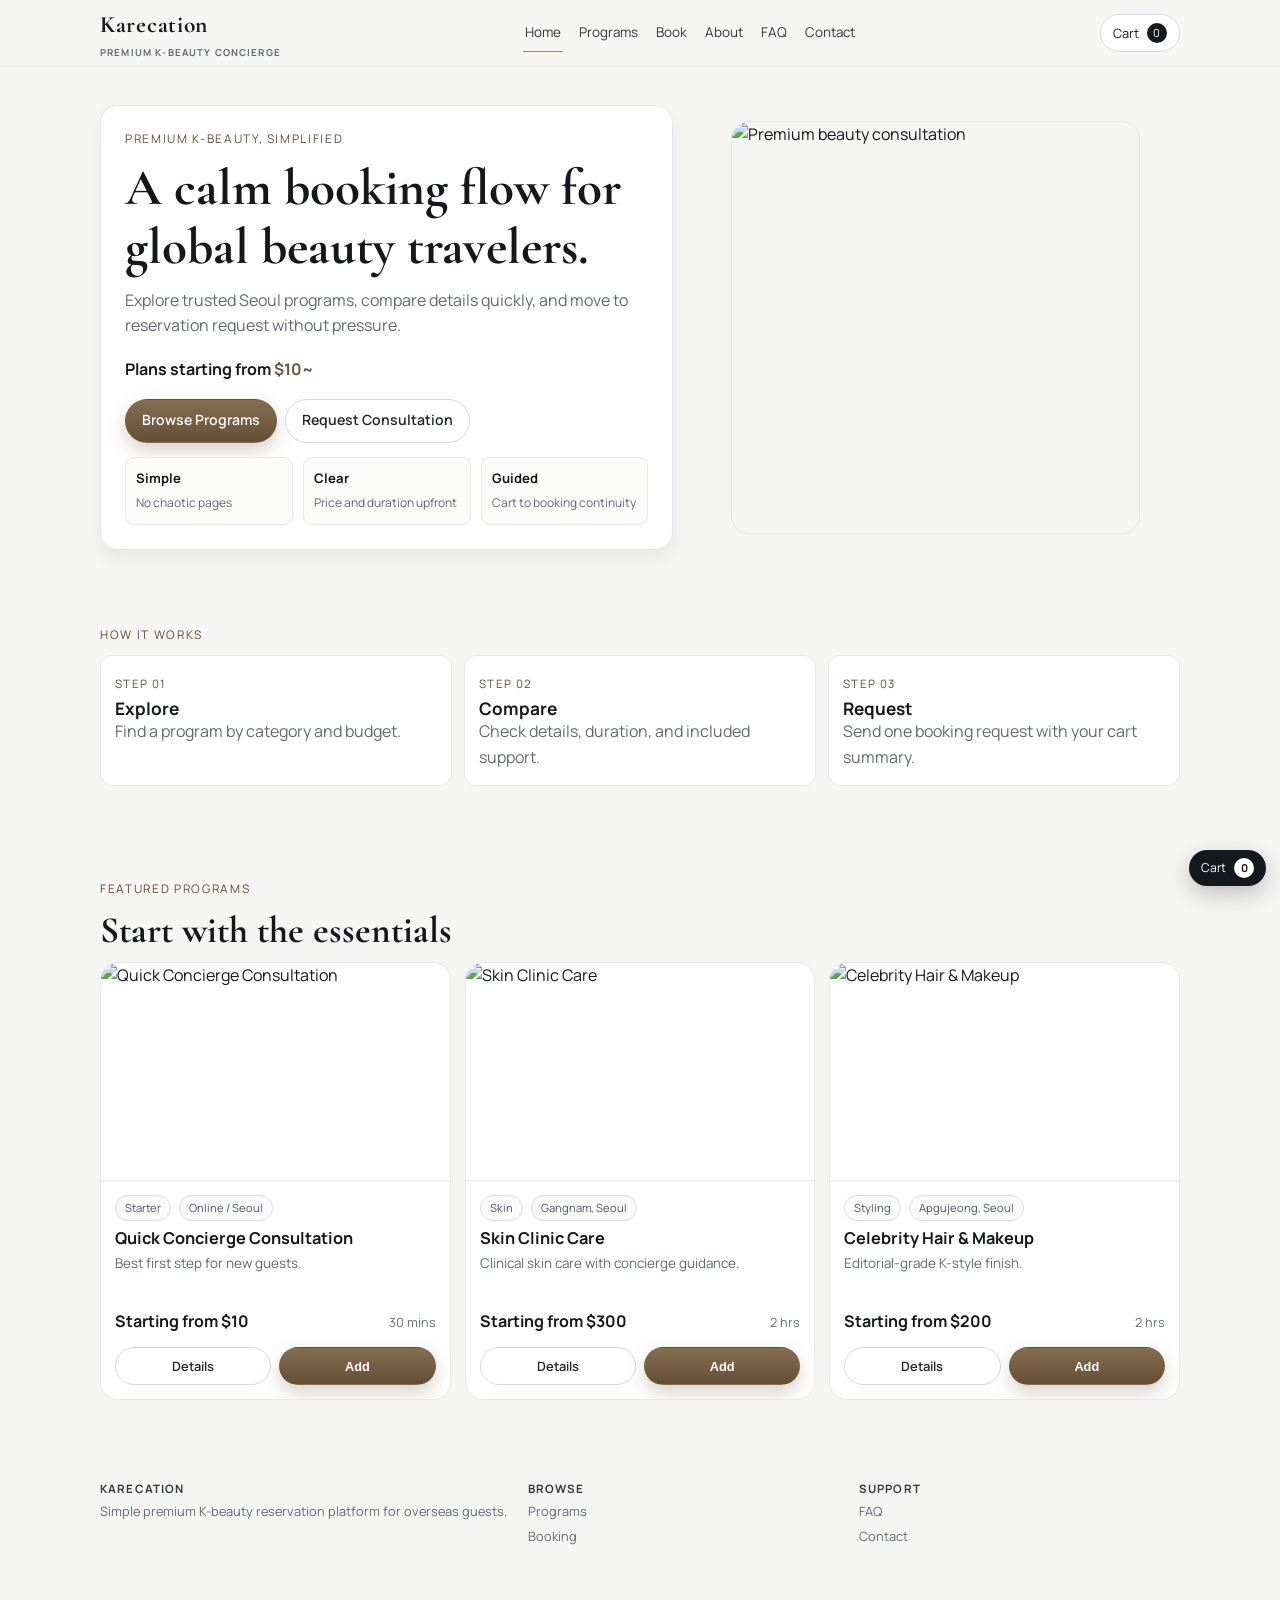
